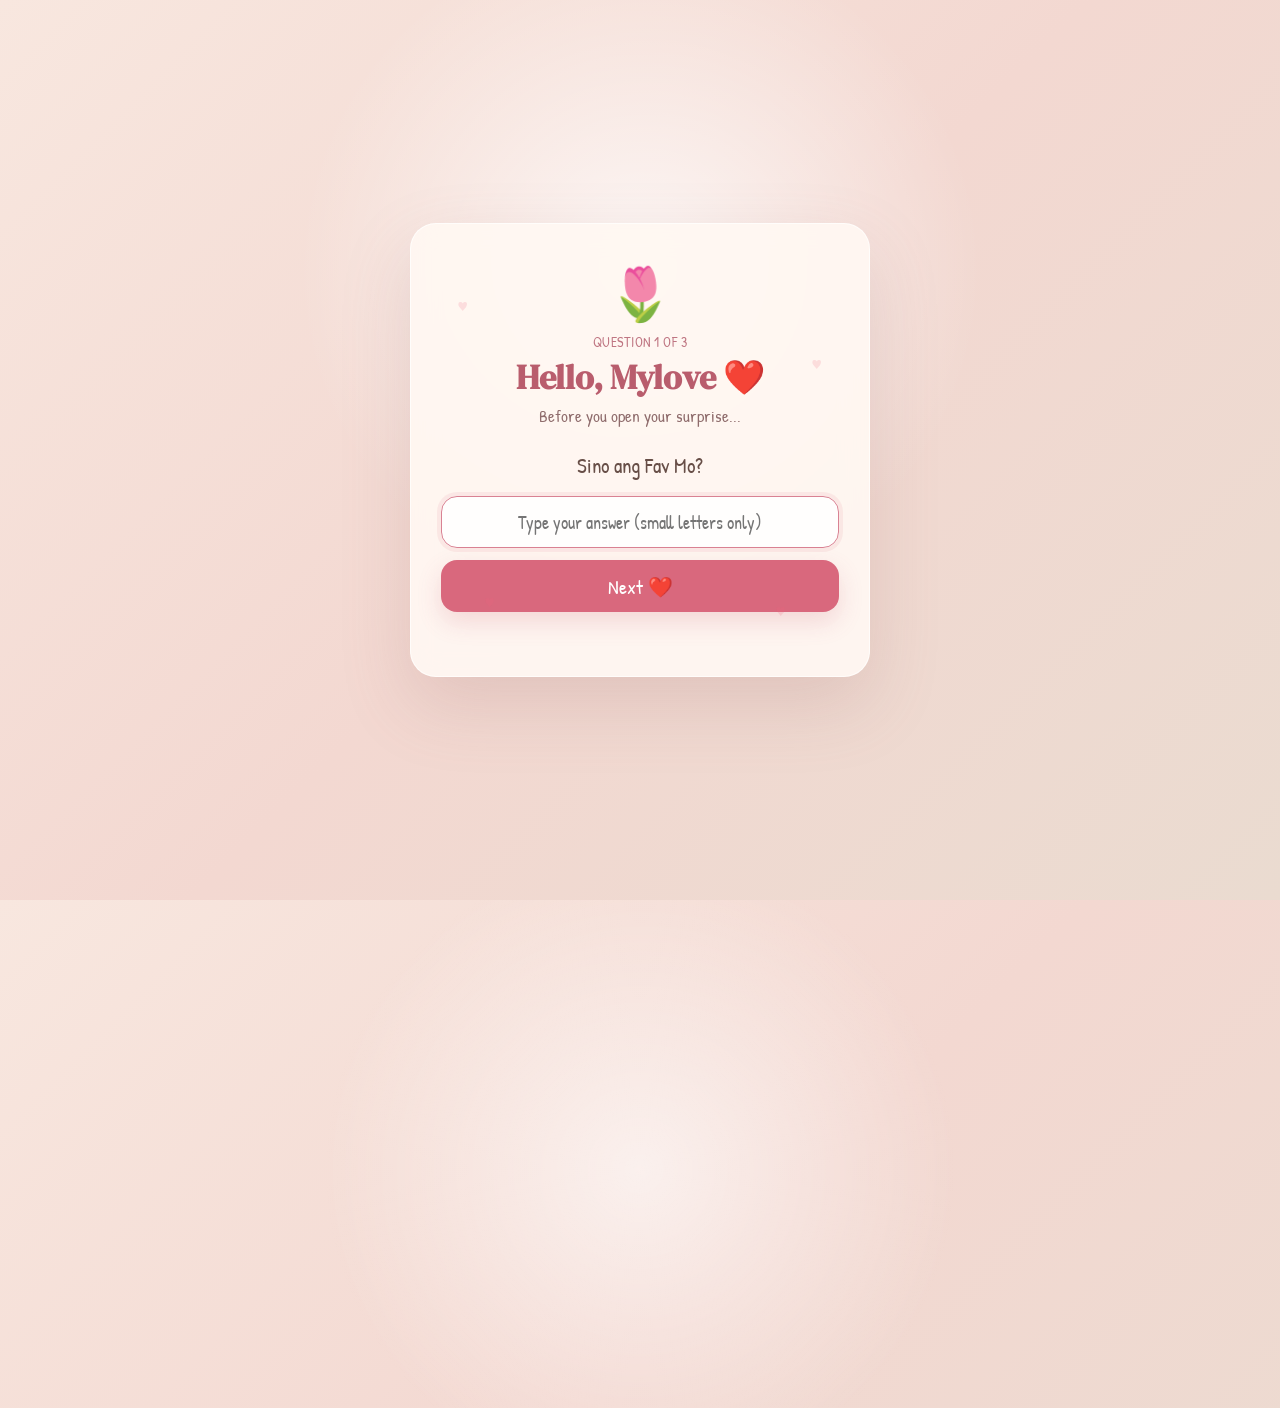
==== index.html @ 9542bd4e "for mylove only" ====
<!DOCTYPE html>
<html lang="en">
<head>
  <meta charset="UTF-8">

  <meta
    name="viewport"
    content="width=device-width, initial-scale=1.0"
  >

  <title>Mylove 🌷</title>

  <style>

    @import url(
      'https://fonts.googleapis.com/css2?family=DM+Serif+Display&family=Patrick+Hand&display=swap'
    );

    * {
      box-sizing: border-box;
    }

    html,
    body {
      width: 100%;
      height: 100%;
      margin: 0;
    }

    body {
      overflow: hidden;

      display: flex;
      justify-content: center;
      align-items: center;

      font-family:
        "Patrick Hand",
        cursive;

      background:
        radial-gradient(
          circle at 50% 30%,
          rgba(255,255,255,0.6),
          transparent 35%
        ),
        linear-gradient(
          135deg,
          #f8e7df,
          #f3d8d1,
          #eadbd0
        );
    }


    /* =====================================================
       HEARTS
    ====================================================== */

    .heart {
      position: fixed;
      z-index: 1;

      color:
        rgba(236,100,128,0.4);

      font-size: 28px;

      pointer-events: none;
      user-select: none;

      animation:
        floatHeart
        6s
        ease-in-out
        infinite;
    }

    .heart:nth-child(1) {
      left: 7%;
      top: 25%;
    }

    .heart:nth-child(2) {
      right: 8%;
      top: 17%;

      font-size: 34px;

      animation-delay: 1.5s;
    }

    .heart:nth-child(3) {
      left: 12%;
      bottom: 17%;

      font-size: 23px;

      animation-delay: 2.5s;
    }

    .heart:nth-child(4) {
      right: 10%;
      bottom: 21%;

      animation-delay: 3.5s;
    }

    @keyframes floatHeart {

      0%,
      100% {
        transform:
          translateY(0)
          rotate(0deg);
      }

      50% {
        transform:
          translateY(-18px)
          rotate(7deg);
      }
    }


    /* =====================================================
       SPARKLES
    ====================================================== */

    .sparkle {
      position: fixed;
      z-index: 1;

      color:
        rgba(255,255,255,0.95);

      font-size: 18px;

      pointer-events: none;

      animation:
        sparkleAnimation
        3s
        ease-in-out
        infinite;
    }

    .sparkle:nth-of-type(6) {
      left: 20%;
      top: 20%;
    }

    .sparkle:nth-of-type(7) {
      right: 20%;
      top: 28%;

      animation-delay: 1s;
    }

    .sparkle:nth-of-type(8) {
      left: 15%;
      bottom: 28%;

      animation-delay: 2s;
    }

    @keyframes sparkleAnimation {

      0%,
      100% {
        opacity: 0.15;

        transform:
          scale(0.8);
      }

      50% {
        opacity: 1;

        transform:
          scale(1.25);
      }
    }


    /* =====================================================
       MAIN SCENE
    ====================================================== */

    .scene {
      position: relative;

      width: 980px;
      height: 680px;

      cursor: pointer;

      perspective: 1300px;

      --scene-scale: 1;

      transform:
        scale(var(--scene-scale));

      transform-origin:
        center center;

      flex-shrink: 0;
    }


    /* =====================================================
       FOLDER
    ====================================================== */

    .envelope {
      position: absolute;

      width: 380px;
      height: 245px;

      left: 285px;
      top: 325px;

      border-radius: 10px;

      background:
        #ead8b8;

      box-shadow:
        0 22px 45px
        rgba(90,60,50,0.18);

      z-index: 10;

      transition:
        transform
        0.85s
        ease;
    }


    /* =====================================================
       LETTER STAGE
    ====================================================== */

    .letter-stage {
      position: absolute;

      left: 285px;
      top: 325px;

      width: 380px;
      height: 245px;

      /*
        Letter stage is ABOVE folder.
      */
      z-index: 20;

      /*
        Letter can escape upward,
        but not downward.
      */
      clip-path:
        inset(
          -700px
          0
          0
          0
        );

      pointer-events:
        none;
    }


    /* =====================================================
       LETTER
    ====================================================== */

    .letter {
      position: absolute;

      width: 320px;

      min-height: 500px;
      height: auto;

      left: 30px;

      /*
        Start inside folder.
      */
      top: 245px;

      padding:
        32px 28px 36px;

      background:
        linear-gradient(
          to bottom,
          #fffdf7,
          #fff8ed
        );

      border-radius:
        10px 10px 4px 4px;

      box-shadow:
        0 15px 35px
        rgba(90,60,50,0.16);

      z-index: 1;

      transform:
        translateY(0);

      transition:
        transform
        1.6s
        cubic-bezier(
          0.22,
          1,
          0.36,
          1
        );

      overflow:
        visible;

      will-change:
        transform;
    }


    /* =====================================================
       LETTER TITLE
    ====================================================== */

    .letter h1 {
      margin:
        0 0 12px;

      font-family:
        "DM Serif Display",
        serif;

      font-size:
        31px;

      line-height:
        1.1;

      text-align:
        center;

      color:
        #b95d6d;
    }


    .divider {
      width:
        75px;

      height:
        2px;

      margin:
        0 auto 20px;

      border-radius:
        10px;

      background:
        #df8d9a;
    }


    .letter p {
      margin:
        0;

      color:
        #674e47;

      font-size:
        14px;

      line-height:
        1.5;

      white-space:
        normal;

      overflow-wrap:
        break-word;
    }


    .letter p + p {
      margin-top:
        20px;
    }


    .signature {
      margin-top:
        5px !important;

      color:
        #ad5665 !important;

      font-size:
        19px !important;

      line-height:
        1.45 !important;
    }


    /* =====================================================
       FOLDER BACK
    ====================================================== */

    .envelope-back {
      position:
        absolute;

      inset:
        0;

      border-radius:
        10px;

      background:
        linear-gradient(
          135deg,
          #f1e0c5,
          #e7d3b2
        );

      z-index:
        1;
    }


    /* =====================================================
       FOLDER FRONT
    ====================================================== */

    .envelope-front {
      position:
        absolute;

      left:
        0;

      bottom:
        0;

      width:
        100%;

      height:
        100%;

      border-radius:
        10px;

      background:
        #ead8b8;

      clip-path:
        polygon(
          0 22%,
          50% 67%,
          100% 22%,
          100% 100%,
          0 100%
        );

      z-index:
        6;
    }


    /* =====================================================
       FLAP
    ====================================================== */

    .flap-wrap {
      position:
        absolute;

      left:
        0;

      top:
        0;

      width:
        100%;

      height:
        170px;

      transform-origin:
        50% 0%;

      transform:
        rotateX(0deg);

      transition:
        transform
        0.95s
        cubic-bezier(
          0.25,
          0.8,
          0.25,
          1
        );

      transform-style:
        preserve-3d;

      z-index:
        10;

      pointer-events:
        none;
    }

    .flap {
      position:
        absolute;

      inset:
        0;

      background:
        linear-gradient(
          135deg,
          #f5e8d0,
          #ead7b8
        );

      clip-path:
        polygon(
          0 0,
          100% 0,
          50% 100%
        );

      backface-visibility:
        hidden;
    }

    .flap-back {
      position:
        absolute;

      inset:
        0;

      background:
        linear-gradient(
          135deg,
          #e7d3b4,
          #dcc6a2
        );

      clip-path:
        polygon(
          0 0,
          100% 0,
          50% 100%
        );

      transform:
        rotateY(180deg);

      backface-visibility:
        hidden;
    }


    /* =====================================================
       TULIPS
    ====================================================== */

    .tulip-group {
      position:
        absolute;

      width:
        245px;

      height:
        215px;

      left:
        325px;

      top:
        330px;

      z-index:
        30;

      pointer-events:
        none;

      transition:
        left
        1.15s
        cubic-bezier(
          0.22,
          1,
          0.36,
          1
        ),

        top
        1.15s
        cubic-bezier(
          0.22,
          1,
          0.36,
          1
        );
    }


    .tulip {
      position:
        absolute;

      width:
        115px;

      height:
        175px;

      left:
        92px;

      top:
        0;

      transform-origin:
        bottom center;
    }


    .scene:not(.open)
    .tulip {

      animation:
        singleTulipSwing
        4.5s
        ease-in-out
        infinite;
    }


    @keyframes singleTulipSwing {

      0%,
      100% {
        transform:
          rotate(-2deg);
      }

      50% {
        transform:
          rotate(2deg);
      }
    }


    /* =====================================================
       STEM / LEAVES
    ====================================================== */

    .stem {
      position:
        absolute;

      width:
        9px;

      height:
        145px;

      left:
        53px;

      top:
        65px;

      border-radius:
        20px;

      background:
        linear-gradient(
          to right,
          #4d895f,
          #73aa7b
        );
    }


    .leaf {
      position:
        absolute;

      width:
        52px;

      height:
        28px;

      background:
        linear-gradient(
          135deg,
          #82b888,
          #4d895f
        );

      border-radius:
        100% 0 100% 0;
    }


    .leaf.left {
      left:
        2px;

      top:
        132px;

      transform:
        rotate(24deg);
    }


    .leaf.right {
      right:
        2px;

      top:
        118px;

      transform:
        rotate(-25deg)
        scaleX(-1);
    }


    /* =====================================================
       FLOWER
    ====================================================== */

    .flower {
      position:
        absolute;

      width:
        110px;

      height:
        80px;

      left:
        2px;

      top:
        0;
    }


    .petal {
      position:
        absolute;

      width:
        53px;

      height:
        70px;

      border-radius:
        55% 55% 45% 45%;

      background:
        linear-gradient(
          135deg,
          #ff9fb0,
          #e55c77
        );

      box-shadow:
        inset -6px -7px 12px
        rgba(160,40,68,0.12),

        0 4px 8px
        rgba(170,70,90,0.10);
    }


    .petal-1 {
      left:
        28px;

      top:
        0;

      z-index:
        4;
    }


    .petal-2 {
      left:
        4px;

      top:
        11px;

      transform:
        rotate(-24deg);

      z-index:
        2;
    }


    .petal-3 {
      right:
        4px;

      top:
        11px;

      transform:
        rotate(24deg);

      z-index:
        2;
    }


    .petal-4 {
      left:
        28px;

      top:
        15px;

      background:
        linear-gradient(
          135deg,
          #ffadba,
          #e96b84
        );

      z-index:
        3;
    }


    /* =====================================================
       EXTRA TULIPS
    ====================================================== */

    .extra-tulip {
      position:
        absolute;

      width:
        95px;

      height:
        145px;

      opacity:
        0;

      pointer-events:
        none;

      transform:
        translateY(15px)
        scale(0.65);

      transition:
        opacity
        0.55s ease,

        transform
        0.95s
        cubic-bezier(
          0.22,
          1,
          0.36,
          1
        );
    }


    .extra-tulip.one {
      /* Left flower: slightly lower */
      left:
        42px;

      top:
        38px;
    }


    .extra-tulip.two {
      /* Right flower: medium height */
      left:
        84px;

      top:
        18px;
    }


    /* =====================================================
       MINI TULIPS
    ====================================================== */

    .mini-tulip {
      position:
        absolute;

      width:
        100%;

      height:
        100%;
    }


    .mini-tulip .stem {
      width:
        7px;

      height:
        145px;

      left:
        44px;

      top:
        54px;
    }


    .mini-tulip .leaf {
      width:
        42px;

      height:
        23px;
    }


    .mini-tulip .leaf.left {
      left:
        0;

      top:
        103px;
    }


    .mini-tulip .leaf.right {
      right:
        0;

      top:
        95px;
    }


    .mini-tulip .flower {
      width:
        90px;

      height:
        68px;
    }


    .mini-tulip .petal {
      width:
        44px;

      height:
        58px;
    }


    .mini-tulip .petal-1 {
      left:
        23px;

      top:
        0;
    }


    .mini-tulip .petal-2 {
      left:
        2px;

      top:
        9px;
    }


    .mini-tulip .petal-3 {
      right:
        2px;

      top:
        9px;
    }


    .mini-tulip .petal-4 {
      left:
        23px;

      top:
        12px;
    }


    /* =====================================================
       OPEN TULIPS
    ====================================================== */

    .scene.open
    .tulip-group {

      left:
        5px;

      top:
        280px;
    }


    .scene.open
    .tulip-group
    > .tulip {

      left:
        0;

      top:
        8px;

      animation:
        tulipSwingLeft
        4.8s
        cubic-bezier(
          0.45,
          0.05,
          0.55,
          0.95
        )
        infinite;
    }


    .scene.open
    .extra-tulip.one {

      opacity:
        1;

      transform:
        translateY(0)
        scale(0.82);

      transition-delay:
        0.55s;

      animation:
        tulipSwingMiddle
        5.2s
        cubic-bezier(
          0.45,
          0.05,
          0.55,
          0.95
        )
        1s
        infinite;
    }


    .scene.open
    .extra-tulip.two {

      opacity:
        1;

      transform:
        translateY(0)
        scale(0.82);

      transition-delay:
        0.8s;

      animation:
        tulipSwingRight
        5.5s
        cubic-bezier(
          0.45,
          0.05,
          0.55,
          0.95
        )
        1.25s
        infinite;
    }


    @keyframes tulipSwingLeft {

      0%,
      100% {
        transform:
          rotate(4deg)
          scale(0.78);
      }

      25% {
        transform:
          rotate(0deg)
          scale(0.78);
      }

      50% {
        transform:
          rotate(4deg)
          scale(0.78);
      }

      75% {
        transform:
          rotate(0deg)
          scale(0.78);
      }
    }


    @keyframes tulipSwingMiddle {

      0%,
      100% {
        transform:
          rotate(4deg)
          scale(0.82);
      }

      25% {
        transform:
          rotate(0deg)
          scale(0.82);
      }

      50% {
        transform:
          rotate(4deg)
          scale(0.82);
      }

      75% {
        transform:
          rotate(0deg)
          scale(0.82);
      }
    }


    @keyframes tulipSwingRight {

      0%,
      100% {
        transform:
          rotate(3deg)
          scale(0.82);
      }

      25% {
        transform:
          rotate(1deg)
          scale(0.82);
      }

      50% {
        transform:
          rotate(4deg)
          scale(0.82);
      }

      75% {
        transform:
          rotate(1deg)
          scale(0.82);
      }
    }


    /* =====================================================
       OPEN FLAP
    ====================================================== */

    .scene.open
    .flap-wrap {

      transform:
        rotateX(180deg);

      z-index:
        4;
    }


    /* =====================================================
       LETTER OPEN
    ====================================================== */

    .scene.open
    .letter {

      transform:
        translateY(-540px);

      transition:
        transform
        1.6s
        cubic-bezier(
          0.22,
          1,
          0.36,
          1
        );

      transition-delay:
        0.25s;
    }


    /* =====================================================
       OPEN FOLDER MOVEMENT
    ====================================================== */

    .scene.open
    .envelope {

      transform:
        translateY(38px);

      z-index:
        10;
    }


    /* =====================================================
       HINT
    ====================================================== */

    .hint {
      position:
        absolute;

      left:
        0;

      bottom:
        50px;

      width:
        100%;

      text-align:
        center;

      color:
        #986d6d;

      font-size:
        20px;

      z-index:
        150;

      pointer-events:
        none;

      animation:
        hintPulse
        2s
        ease-in-out
        infinite;

      transition:
        opacity
        0.4s ease,

        transform
        0.4s ease;
    }


    .scene.open
    .hint {

      opacity:
        0;

      transform:
        translateY(10px);
    }


    @keyframes hintPulse {

      0%,
      100% {
        opacity:
          1;
      }

      50% {
        opacity:
          0.55;
      }
    }


    /* =====================================================
       MUSIC PLAYER
    ====================================================== */

    .music-player {
      position:
        absolute;

      width:
        235px;

      right:
        25px;

      top:
        190px;

      padding:
        14px;

      border-radius:
        18px;

      background:
        linear-gradient(
          145deg,
          rgba(248,231,223,0.92),
          rgba(243,216,209,0.92)
        );

      border:
        1px solid
        rgba(255,255,255,0.55);

      box-shadow:
        0 18px 45px
        rgba(170,110,110,0.18),

        inset 0 1px 0
        rgba(255,255,255,0.6);

      backdrop-filter:
        blur(12px);

      -webkit-backdrop-filter:
        blur(12px);

      color:
        #674e47;

      z-index:
        60;

      user-select:
        none;

      /* Keep sliding album images inside the player. */
      overflow:
        hidden;

      transition:
        transform
        0.25s ease,

        box-shadow
        0.25s ease;
    }


    .music-player:hover {
      transform:
        translateY(-3px);

      box-shadow:
        0 23px 55px
        rgba(170,110,110,0.25);
    }


    /* =====================================================
       ALBUM IMAGE
    ====================================================== */

    .album-cover {
      width:
        207px;

      height:
        207px;

      display:
        block;

      object-fit:
        cover;

      border-radius:
        12px;

      overflow:
        hidden;

      background:
        linear-gradient(
          135deg,
          #f0d7d1,
          #d9b8b6
        );

      opacity:
        1;

      transition:
        opacity
        5s
        ease;
    }


    /* =====================================================
       TRACK INFO
    ====================================================== */

    .track-info {
      margin-top:
        12px;
    }


    .track-title {
      font-size:
        18px;

      font-weight:
        bold;

      color:
        #a65366;

      white-space:
        nowrap;

      overflow:
        hidden;

      text-overflow:
        ellipsis;
    }




    /* =====================================================
       PROGRESS
    ====================================================== */

    .progress-container {
      margin-top:
        12px;
    }


    .progress {
      width:
        100%;

      height:
        4px;

      appearance:
        none;

      border-radius:
        10px;

      background:
        rgba(150,105,105,0.25);

      cursor:
        pointer;
    }


    .progress::-webkit-slider-thumb {
      appearance:
        none;

      width:
        10px;

      height:
        10px;

      border-radius:
        50%;

      background:
        #c9687b;

      cursor:
        pointer;
    }


    .progress::-moz-range-thumb {
      width:
        10px;

      height:
        10px;

      border:
        none;

      border-radius:
        50%;

      background:
        #c9687b;

      cursor:
        pointer;
    }


    /* =====================================================
       TIME
    ====================================================== */

    .time-row {
      display:
        flex;

      justify-content:
        space-between;

      margin-top:
        4px;

      color:
        #a8787d;

      font-size:
        11px;
    }


    /* =====================================================
       PLAYER CONTROLS
    ====================================================== */

    .player-controls {
      display:
        flex;

      align-items:
        center;

      justify-content:
        space-between;
      margin-bottom:
        -5px;

    }


    .control-button {
      width:
        px;

      height:
        35px;

      display:
        absolute;

      align-items:
        center;

      justify-content:
        center;

      border:
        none;

      border-radius:
        50%;

      background:
        transparent;

      color:
        #9b5667;

      font-size:
        17px;

      cursor:
        pointer;

      transition:
        transform
        0.15s ease,

        opacity
        0.15s ease;
    }


    .control-button:hover {
      transform:
        scale(1.12);

      opacity:
        0.8;
    }


    .play-button {
      width:
        48px;
      
      height:
        48px;

      background:
        #d9687d;

      color:
        white;

      font-size:
        20px;
    }


    .play-button:hover {
      transform:
        scale(1.07);

      background:
        #c95c71;
    }


    /* =====================================================
       VOLUME
    ====================================================== */

    .volume-row {
      display:
        flex;

      align-items:
        center;

      gap:
        7px;

      margin-top:
        7px;
    }


    .volume-icon {
      font-size:
        14px;
    }


    .volume {
      flex:
        1;

      height:
        4px;

      appearance:
        none;

      border-radius:
        10px;

      background:
        rgba(150,105,105,0.25);

      cursor:
        pointer;
    }


    .volume::-webkit-slider-thumb {
      appearance:
        none;

      width:
        9px;

      height:
        9px;

      border-radius:
        50%;

      background:
        #c9687b;

      cursor:
        pointer;
    }


    .volume::-moz-range-thumb {
      width:
        9px;

      height:
        9px;

      border:
        none;

      border-radius:
        50%;

      background:
        #c9687b;

      cursor:
        pointer;
    }


    /* =====================================================
       PLAYER RESPONSIVE
    ====================================================== */

    @media (max-width: 900px) {

      .music-player {
        right:
          10px;

        width:
          205px;

        top:
          235px;
      }

      .album-cover {
        width:
          177px;

        height:
          177px;
      }
    }


    @media (max-width: 700px) {

      .music-player {
        display:
          none;
      }
    }


    /* =====================================================
       ACCESSIBILITY
    ====================================================== */

    @media (
      prefers-reduced-motion: reduce
    ) {

      *,
      *::before,
      *::after {

        animation-duration:
          0.01ms !important;

        animation-iteration-count:
          1 !important;

        transition-duration:
          0.01ms !important;
      }
    }


  .footer {
  position: fixed;

  bottom: 12px;
  left: 50px;

  width: 100%;

  text-align: left;

  font-family: "Patrick Hand", cursive;

  font-size: 16px;

  color: #986d6d;

  opacity: 0.8;

  z-index: 200;

  pointer-events: none;
}  

.track-info {
  margin-top: 12px;
  width: 100%;
  min-width: 0;
  text-align: left;
  overflow: hidden;
}

.track-artist {
  margin-top: 2px;
  color: #a8787d;
  font-size: 13px;
  line-height: 1.2;
  text-align: left;
  width: 100%;
  display: block;
  overflow: hidden;
  white-space: nowrap;
  position: relative;
}

.track-artist .artist-marquee {
  display: inline-flex;
  width: max-content;
  animation: artistMarquee 10s linear infinite;
}

.track-artist .artist-text {
  display: inline-block;
  padding-right: 70px;
}

@keyframes artistMarquee {
  0% {
    transform: translateX(0);
  }

  10% {
    transform: translateX(0);
  }

  100% {
    transform: translateX(-50%);
  }
}

  
    /* =====================================================
       THREE-QUESTION FRONT PAGE
    ====================================================== */

    .question-screen {
      position: fixed;
      inset: 0;

      display: flex;
      align-items: center;
      justify-content: center;

      padding: 24px;

      background:
        radial-gradient(
          circle at 50% 30%,
          rgba(255,255,255,0.78),
          transparent 38%
        ),
        linear-gradient(
          135deg,
          #f8e7df,
          #f3d8d1,
          #eadbd0
        );

      z-index: 1000;

      opacity: 1;
      visibility: visible;

      transition:
        opacity 0.9s ease,
        visibility 0.9s ease;
    }

    .question-screen.hide {
      opacity: 0;
      visibility: hidden;
      pointer-events: none;
    }

    .question-card {
      position: relative;

      width: min(460px, 92vw);

      padding: 34px 30px 30px;

      border-radius: 26px;

      background:
        rgba(255,248,242,0.92);

      border:
        1px solid
        rgba(255,255,255,0.7);

      box-shadow:
        0 28px 70px
        rgba(150,100,100,0.18);

      backdrop-filter:
        blur(14px);

      -webkit-backdrop-filter:
        blur(14px);

      text-align: center;

      overflow: hidden;

      animation:
        questionCardIn
        0.9s
        cubic-bezier(
          0.22,
          1,
          0.36,
          1
        );
    }

    @keyframes questionCardIn {
      from {
        opacity: 0;
        transform:
          translateY(24px)
          scale(0.96);
      }

      to {
        opacity: 1;
        transform:
          translateY(0)
          scale(1);
      }
    }

    .question-flower {
      font-size: 52px;
      margin-bottom: 4px;

      animation:
        questionFlowerFloat
        3.5s
        ease-in-out
        infinite;
    }

    @keyframes questionFlowerFloat {
      0%,
      100% {
        transform:
          translateY(0)
          rotate(-2deg);
      }

      50% {
        transform:
          translateY(-8px)
          rotate(2deg);
      }
    }

    .question-step {
      margin:
        0 0 8px;

      color:
        #bf7582;

      font-size:
        14px;

      letter-spacing:
        0.5px;

      text-transform:
        uppercase;
    }

    .question-card h2 {
      margin:
        0 0 8px;

      font-family:
        "DM Serif Display",
        serif;

      font-size:
        34px;

      line-height:
        1.1;

      color:
        #b95d6d;
    }

    .question-subtitle {
      margin:
        0 0 22px;

      color:
        #8f6c6c;

      font-size:
        17px;

      line-height:
        1.45;
    }

    .question-text {
      margin:
        0 0 16px;

      color:
        #674e47;

      font-size:
        21px;

      line-height:
        1.4;
    }

    .question-input {
      width:
        100%;

      height:
        52px;

      padding:
        0 18px;

      border:
        1px solid
        rgba(174,112,123,0.22);

      border-radius:
        16px;

      outline:
        none;

      background:
        rgba(255,255,255,0.82);

      color:
        #674e47;

      font-family:
        "Patrick Hand",
        cursive;

      font-size:
        18px;

      text-align:
        center;

      transition:
        border-color 0.2s ease,
        box-shadow 0.2s ease;
    }

    .question-input:focus {
      border-color:
        #d98293;

      box-shadow:
        0 0 0 4px
        rgba(217,130,147,0.12);
    }

    .question-button {
      width:
        100%;

      margin-top:
        12px;

      height:
        52px;

      border:
        none;

      border-radius:
        16px;

      background:
        #d9687d;

      color:
        white;

      font-family:
        "Patrick Hand",
        cursive;

      font-size:
        20px;

      cursor:
        pointer;

      box-shadow:
        0 10px 24px
        rgba(201,92,113,0.2);

      transition:
        transform 0.2s ease,
        background 0.2s ease;
    }

    .question-button:hover {
      transform:
        translateY(-2px);

      background:
        #c95c71;
    }

    .question-error {
      min-height:
        24px;

      margin:
        10px 0 0;

      color:
        #c35c6d;

      font-size:
        15px;

      opacity:
        0;

      transition:
        opacity 0.2s ease;
    }

    .question-error.show {
      opacity:
        1;
    }

    .question-hearts {
      position:
        absolute;

      inset:
        0;

      pointer-events:
        none;

      overflow:
        hidden;

      border-radius:
        26px;
    }

    .question-hearts span {
      position:
        absolute;

      color:
        rgba(236,100,128,0.18);

      font-size:
        18px;

      animation:
        questionHeartFloat
        5s
        ease-in-out
        infinite;
    }

    .question-hearts span:nth-child(1) {
      left: 10%;
      top: 15%;
    }

    .question-hearts span:nth-child(2) {
      right: 10%;
      top: 28%;
      animation-delay: 1s;
    }

    .question-hearts span:nth-child(3) {
      left: 16%;
      bottom: 14%;
      animation-delay: 2s;
    }

    .question-hearts span:nth-child(4) {
      right: 18%;
      bottom: 12%;
      animation-delay: 3s;
    }

    @keyframes questionHeartFloat {
      0%,
      100% {
        transform:
          translateY(0)
          rotate(0deg);
      }

      50% {
        transform:
          translateY(-12px)
          rotate(8deg);
      }
    }

    @media (max-width: 500px) {
      .question-card {
        padding:
          28px 20px 24px;
      }

      .question-card h2 {
        font-size:
          30px;
      }

      .question-text {
        font-size:
          19px;
      }
    }

  </style>
</head>


<body>

  <!-- =====================================================
       THREE-QUESTION FRONT PAGE
  ====================================================== -->

  <section
    class="question-screen"
    id="questionScreen"
  >

    <div class="question-card">

      <div class="question-hearts">
        <span>♥</span>
        <span>♥</span>
        <span>♥</span>
        <span>♥</span>
      </div>

      <div
        class="question-flower"
        id="questionFlower"
      >
        🌷
      </div>

      <p
        class="question-step"
        id="questionStep"
      >
        Question 1 of 3
      </p>

      <h2>
        Hello, Mylove ❤️
      </h2>

      <p
        class="question-subtitle"
        id="questionSubtitle"
      >
        Before you open your surprise...
      </p>

      <p
        class="question-text"
        id="questionText"
      >
        What do I call you?
      </p>

      <input
        id="questionInput"
        class="question-input"
        type="text"
        placeholder="Type your answer (small letters only)"
        autocomplete="off"
      >

      <button
        id="questionButton"
        class="question-button"
        type="button"
      >
        Next ❤️
      </button>

      <p
        id="questionError"
        class="question-error"
      >
        Hmm... try again, mylove ❤️
      </p>

    </div>

  </section>




  <!-- =====================================================
       HEARTS
  ====================================================== -->

  <div class="heart">♥</div>
  <div class="heart">♥</div>
  <div class="heart">♥</div>
  <div class="heart">♥</div>


  <!-- =====================================================
       SPARKLES
  ====================================================== -->

  <div class="sparkle">✦</div>
  <div class="sparkle">✦</div>
  <div class="sparkle">✦</div>


  <!-- =====================================================
       MUSIC
  ====================================================== -->

  <audio
    id="music"
    preload="auto"
  >

    <source
      id="musicSource"
      src="music1.mp3"
      type="audio/mpeg"
    >

  </audio>


  <!-- =====================================================
       MAIN SCENE
  ====================================================== -->

  <div
    class="scene"
    id="scene"
  >


    <!-- =================================================
         LETTER
    ================================================== -->

    <div class="letter-stage">

      <div
        class="letter"
        id="letter"
      >

        <h1>
          Happy Birthday and Monthsary 💖
        </h1>


        <div class="divider"></div>


        <p>

          Mylove,<br>

          Happy birthday and monthsary, Mylove 🎉🎂<br><br>
          I so happy and grateful to have you in my life. I know that we have our ups and downs, but I wanna say 
          thank you for accepting me for who I am.❤️<br><br>

          as you can see, I made this for you, and i found this photo of us nung nasa manila ka pa nag-aaral.
          I miss that day we see each other everyday kahit saglit <br><br>

          anyways, I just wanna say that I love you so much, and I hope you like this kahit medyo simple haha.
          HAPPY BIRTHDAY AND MONTHSARY Mylove ❤️<br><br>

        </p>


        <p class="signature">
          Mylo 🐢🌷🦢

        </p>

      </div>

    </div>


    <!-- =================================================
         FOLDER
    ================================================== -->

    <div class="envelope">

      <div class="envelope-back"></div>

      <div class="envelope-front"></div>


      <div class="flap-wrap">

        <div class="flap"></div>

        <div class="flap-back"></div>

      </div>

    </div>


    <!-- =================================================
         TULIP BOUQUET
    ================================================== -->

    <div class="tulip-group">


      <!-- MAIN TULIP -->

      <div class="tulip">

        <div class="flower">

          <div class="petal petal-1"></div>
          <div class="petal petal-2"></div>
          <div class="petal petal-3"></div>
          <div class="petal petal-4"></div>

        </div>


        <div class="stem"></div>


        <div class="leaf left"></div>
        <div class="leaf right"></div>

      </div>


      <!-- SECOND TULIP -->

      <div class="extra-tulip one">

        <div class="mini-tulip">

          <div class="flower">

            <div class="petal petal-1"></div>
            <div class="petal petal-2"></div>
            <div class="petal petal-3"></div>
            <div class="petal petal-4"></div>

          </div>


          <div class="stem"></div>


          <div class="leaf left"></div>
          <div class="leaf right"></div>

        </div>

      </div>


      <!-- THIRD TULIP -->

      <div class="extra-tulip two">

        <div class="mini-tulip">

          <div class="flower">

            <div class="petal petal-1"></div>
            <div class="petal petal-2"></div>
            <div class="petal petal-3"></div>
            <div class="petal petal-4"></div>

          </div>


          <div class="stem"></div>


          <div class="leaf left"></div>
          <div class="leaf right"></div>

        </div>

      </div>

    </div>


    <!-- =================================================
         MUSIC PLAYER
    ================================================== -->

    <div
      class="music-player"
      id="musicPlayer"
    >

      <img
        class="album-cover"
        id="albumCover"
        src="img1.jpg"
        alt="Album Cover"
      >


      <div class="track-info">

        <div
          class="track-title"
          id="trackTitle"
        >
          Kay Ganda Mo
        </div>


        <div
          class="track-artist"
          id="trackArtist"
        >
          For You ❤️
        </div>

      </div>


      <div class="progress-container">

        <input
          id="progress"
          class="progress"
          type="range"
          min="0"
          max="100"
          value="0"
        >


        <div class="time-row">

          <span id="currentTime">
            0:00
          </span>


          <span id="duration">
            0:00
          </span>

        </div>

      </div>


      <div class="player-controls">

        <button
          class="control-button"
          id="prevBtn"
          type="button"
          aria-label="Previous Song"
        >
          ⏮
        </button>


        <button
          class="control-button play-button"
          id="playBtn"
          type="button"
          aria-label="Play"
        >
          ▶
        </button>


        <button
          class="control-button"
          id="nextBtn"
          type="button"
          aria-label="Next Song"
        >
          ⏭
        </button>

      </div>


      <div class="volume-row">

        <span class="volume-icon">
          🔊
        </span>


        <input
          id="volume"
          class="volume"
          type="range"
          min="0"
          max="1"
          step="0.01"
          value="0.8"
        >

      </div>

    </div>


    <!-- =================================================
         HINT
    ================================================== -->

    <div class="hint">
      Click to open your letter 💌
    </div>

  </div>
<footer class="footer">
    <p>Made with by Mylo ❤️</p>
  </footer>

  <!-- =====================================================
       JAVASCRIPT
  ====================================================== -->

  <script>


    /* =====================================================
       THREE-QUESTION FRONT PAGE
    ====================================================== */

    const questionScreen =
      document.getElementById(
        "questionScreen"
      );

    const questionInput =
      document.getElementById(
        "questionInput"
      );

    const questionButton =
      document.getElementById(
        "questionButton"
      );

    const questionError =
      document.getElementById(
        "questionError"
      );

    const questionStep =
      document.getElementById(
        "questionStep"
      );

    const questionText =
      document.getElementById(
        "questionText"
      );

    const questions = [
      {
        question:
          "Sino ang Fav Mo?",
        answer:
          "mylo"
      },

      {
        question:
          "kelan tayo naging tayo?",
        answer:
          "december 19, 2024"
      },

      {
        question:
          "You Love Me? ❤️",
        answer:
          "Yes"
      }
    ];

    let currentQuestion = 0;

    function normalizeAnswer(value) {
      return value
        .trim()
        .toLowerCase()
        .replace(/\s+/g, " ");
    }

    function updateQuestion() {
      const item =
        questions[currentQuestion];

      questionStep.textContent =
        `Question ${currentQuestion + 1} of ${questions.length}`;

      questionText.textContent =
        item.question;

      questionInput.value = "";

      questionError.classList.remove(
        "show"
      );

      questionButton.textContent =
        currentQuestion ===
        questions.length - 1
          ? "Open My Love Letter 💌"
          : "Next ❤️";

      setTimeout(() => {
        questionInput.focus();
      }, 50);
    }

    function wrongAnswerAnimation() {
      questionError.classList.add(
        "show"
      );

      questionInput.animate(
        [
          {
            transform:
              "translateX(0)"
          },
          {
            transform:
              "translateX(-7px)"
          },
          {
            transform:
              "translateX(7px)"
          },
          {
            transform:
              "translateX(-4px)"
          },
          {
            transform:
              "translateX(4px)"
          },
          {
            transform:
              "translateX(0)"
          }
        ],
        {
          duration:
            320
        }
      );

      questionInput.focus();
    }

    function goToNextQuestion() {
      const card =
        document.querySelector(
          ".question-card"
        );

      card.animate(
        [
          {
            opacity: 1,
            transform:
              "translateX(0)"
          },
          {
            opacity: 0,
            transform:
              "translateX(-18px)"
          }
        ],
        {
          duration:
            210,
          easing:
            "ease"
        }
      );

      setTimeout(() => {

        currentQuestion++;

        updateQuestion();

        card.animate(
          [
            {
              opacity: 0,
              transform:
                "translateX(18px)"
            },
            {
              opacity: 1,
              transform:
                "translateX(0)"
            }
          ],
          {
            duration:
              260,
            easing:
              "ease"
          }
        );

      }, 210);
    }

    function unlockLoveLetter() {

      questionError.classList.remove(
        "show"
      );

      questionScreen.classList.add(
        "hide"
      );

      setTimeout(() => {
        questionScreen.style.display =
          "none";
      }, 900);
    }

    function checkQuestion() {

      const answer =
        normalizeAnswer(
          questionInput.value
        );

      const correctAnswer =
        normalizeAnswer(
          questions[currentQuestion].answer
        );

      if (
        answer !== correctAnswer
      ) {
        wrongAnswerAnimation();
        return;
      }

      questionError.classList.remove(
        "show"
      );

      if (
        currentQuestion <
        questions.length - 1
      ) {
        goToNextQuestion();
      } else {
        unlockLoveLetter();
      }
    }

    questionButton.addEventListener(
      "click",
      checkQuestion
    );

    questionInput.addEventListener(
      "keydown",
      (event) => {
        if (
          event.key === "Enter"
        ) {
          checkQuestion();
        }
      }
    );

    updateQuestion();



    /* =====================================================
       ELEMENTS
    ====================================================== */

    const scene =
      document.getElementById(
        "scene"
      );

    const music =
      document.getElementById(
        "music"
      );

    const musicSource =
      document.getElementById(
        "musicSource"
      );

    const letter =
      document.getElementById(
        "letter"
      );

    const playBtn =
      document.getElementById(
        "playBtn"
      );

    const progress =
      document.getElementById(
        "progress"
      );

    const volume =
      document.getElementById(
        "volume"
      );

    const currentTimeText =
      document.getElementById(
        "currentTime"
      );

    const durationText =
      document.getElementById(
        "duration"
      );

    const albumCover =
      document.getElementById(
        "albumCover"
      );

    const trackTitle =
      document.getElementById(
        "trackTitle"
      );

    const trackArtist =
      document.getElementById(
        "trackArtist"
      );


    let opened =
      false;


    let currentSong =
      0;


    /* =====================================================
       PLAYLIST
       
       Add more songs here whenever you want.
    ====================================================== */

    const songs = [

      {
        src:
          "kaygandamo.mp3",

        title:
          "Kay Ganda Mo",

        artist:
          "This song reminds me of you during our dorm days.❤️"
      },

      {
        src:
          "mayakanauwi.mp3",

        title:
          "Maya Kana Uwi",

        artist:
          "I still remember your OTJ moments—hatid, then uwi 😭"
      }

    ];


    /* =====================================================
       ALBUM IMAGES
       
       These change every 10 seconds.
    ====================================================== */

    const albumImages = [
      "img1.jpg",
      "img2.jpg",
      "img3.jpg",
      "img4.jpg",
      "img5.jpg"

    ];


    let currentImage =
      0;


    /* =====================================================
       LOAD SONG
    ====================================================== */

    function loadSong(
      index,
      autoplay = false
    ) {

      currentSong =
        (
          index +
          songs.length
        )
        % songs.length;


      /*
        Change music source.
      */
      musicSource.src =
        songs[currentSong].src;


      /*
        Reload audio.
      */
      music.load();


      /*
        Update title.
      */
      trackTitle.textContent =
        songs[currentSong].title;


      /*
        Update artist.
      */
     const artistText =
      String(
        songs[currentSong].artist
      );

    trackArtist.innerHTML = "";

    const marquee =
      document.createElement("span");

    marquee.className =
      "artist-marquee";

    const firstArtist =
      document.createElement("span");

    firstArtist.className =
      "artist-text";

    firstArtist.textContent =
      artistText;

    const secondArtist =
      document.createElement("span");

    secondArtist.className =
      "artist-text";

    secondArtist.setAttribute(
      "aria-hidden",
      "true"
    );

    secondArtist.textContent =
      artistText;

    marquee.appendChild(
      firstArtist
    );

    marquee.appendChild(
      secondArtist
    );

    trackArtist.appendChild(
      marquee
    );


      /*
        Reset progress.
      */
      progress.value =
        0;


      currentTimeText.textContent =
        "0:00";


      durationText.textContent =
        "0:00";


      /*
        Automatically play if requested.
      */
      if (
        autoplay
      ) {

        music
          .play()
          .catch(() => {});

      }

    }


    /* =====================================================
       IMAGE ROTATION

       Change every 10 seconds.
       Fade duration: 5 seconds.
    ====================================================== */

    setInterval(
      () => {

        albumCover.style.opacity =
          "0";

        setTimeout(
          () => {

            currentImage =
              (currentImage + 1)
              %
              albumImages.length;

            albumCover.src =
              albumImages[currentImage];

            /*
              Start hidden, then fade in smoothly.
            */
            albumCover.style.opacity =
              "0";

            requestAnimationFrame(() => {
              requestAnimationFrame(() => {
                albumCover.style.opacity =
                  "1";
              });
            });

          },
          1000
        );

      },
      5000
    );


    /* =====================================================
       RESPONSIVE SCALING
    ====================================================== */

    function resizeScene() {

      const designWidth =
        980;

      const designHeight =
        680;

      const margin =
        24;

      const availableWidth =
        window.innerWidth -
        margin;

      const availableHeight =
        window.innerHeight -
        margin;

      const widthScale =
        availableWidth /
        designWidth;

      const heightScale =
        availableHeight /
        designHeight;

      const maxScale =
        1.33;


      let scale =
        Math.min(
          widthScale,
          heightScale,
          maxScale
        );


      scale =
        Math.max(
          scale,
          0.35
        );


      scene.style.setProperty(
        "--scene-scale",
        scale
      );

    }


    resizeScene();


    window.addEventListener(
      "resize",
      resizeScene
    );


    window.addEventListener(
      "orientationchange",
      () => {

        setTimeout(
          resizeScene,
          100
        );

      }
    );


    /* =====================================================
       TIME FORMAT
    ====================================================== */

    function formatTime(
      seconds
    ) {

      if (
        !Number.isFinite(
          seconds
        )
      ) {

        return "0:00";
      }


      const minutes =
        Math.floor(
          seconds / 60
        );


      const secs =
        Math.floor(
          seconds % 60
        );


      return (
        minutes +
        ":" +
        secs
          .toString()
          .padStart(
            2,
            "0"
          )
      );

    }


    /* =====================================================
       PLAY / PAUSE
    ====================================================== */

    playBtn.addEventListener(
      "click",
      (event) => {

        event.stopPropagation();


        if (
          music.paused
        ) {

          music
            .play()
            .catch(() => {});

        } else {

          music.pause();

        }

      }
    );


    /* =====================================================
       NEXT SONG
    ====================================================== */

    document
      .getElementById(
        "nextBtn"
      )
      .addEventListener(
        "click",
        (event) => {

          event.stopPropagation();


          currentSong =
            (
              currentSong +
              1
            )
            %
            songs.length;


          loadSong(
            currentSong,
            true
          );

        }
      );


    /* =====================================================
       PREVIOUS SONG
    ====================================================== */

    document
      .getElementById(
        "prevBtn"
      )
      .addEventListener(
        "click",
        (event) => {

          event.stopPropagation();


          currentSong =
            (
              currentSong -
              1 +
              songs.length
            )
            %
            songs.length;


          loadSong(
            currentSong,
            true
          );

        }
      );


    /* =====================================================
       AUTOMATIC NEXT SONG
    ====================================================== */

    music.addEventListener(
      "ended",
      () => {

        currentSong =
          (
            currentSong +
            1
          )
          %
          songs.length;


        loadSong(
          currentSong,
          true
        );

      }
    );


    /* =====================================================
       PLAY STATE
    ====================================================== */

    music.addEventListener(
      "play",
      () => {

        playBtn.textContent =
          "❚❚";

      }
    );


    music.addEventListener(
      "pause",
      () => {

        playBtn.textContent =
          "▶";

      }
    );


    /* =====================================================
       PROGRESS UPDATE
    ====================================================== */

    music.addEventListener(
      "timeupdate",
      () => {

        if (
          Number.isFinite(
            music.duration
          )
        ) {

          progress.value =
            (
              music.currentTime /
              music.duration
            )
            *
            100;

        }


        currentTimeText.textContent =
          formatTime(
            music.currentTime
          );

      }
    );


    /* =====================================================
       SONG DURATION
    ====================================================== */

    music.addEventListener(
      "loadedmetadata",
      () => {

        durationText.textContent =
          formatTime(
            music.duration
          );

      }
    );


    /* =====================================================
       SEEK
    ====================================================== */

    progress.addEventListener(
      "input",
      () => {

        if (
          Number.isFinite(
            music.duration
          )
        ) {

          music.currentTime =
            (
              progress.value /
              100
            )
            *
            music.duration;

        }

      }
    );


    progress.addEventListener(
      "click",
      (event) => {

        event.stopPropagation();

      }
    );


    /* =====================================================
       VOLUME
    ====================================================== */

    music.volume =
      0.8;


    volume.addEventListener(
      "input",
      () => {

        music.volume =
          Number(
            volume.value
          );

      }
    );


    volume.addEventListener(
      "click",
      (event) => {

        event.stopPropagation();

      }
    );


    /* =====================================================
       FOLDER OPEN / CLOSE
    ====================================================== */

    scene.addEventListener(
      "click",
      (event) => {

        /*
          Don't trigger folder when
          music player is clicked.
        */
        if (
          event.target.closest(
            ".music-player"
          )
        ) {

          return;
        }


        opened =
          !opened;


        if (opened) {

          /*
            Open folder.
          */
          scene.classList.add(
            "open"
          );


          /*
            Start current song.
          */
          music
            .play()
            .catch(() => {});

        } else {

          /*
            Close folder.
          */
          scene.classList.remove(
            "open"
          );


          /*
            Pause music.
          */
          music.pause();

        }

      }
    );


    /* =====================================================
       INITIAL SONG
    ====================================================== */

    loadSong(
      0,
      false
    );

  </script>

</body>
</html>
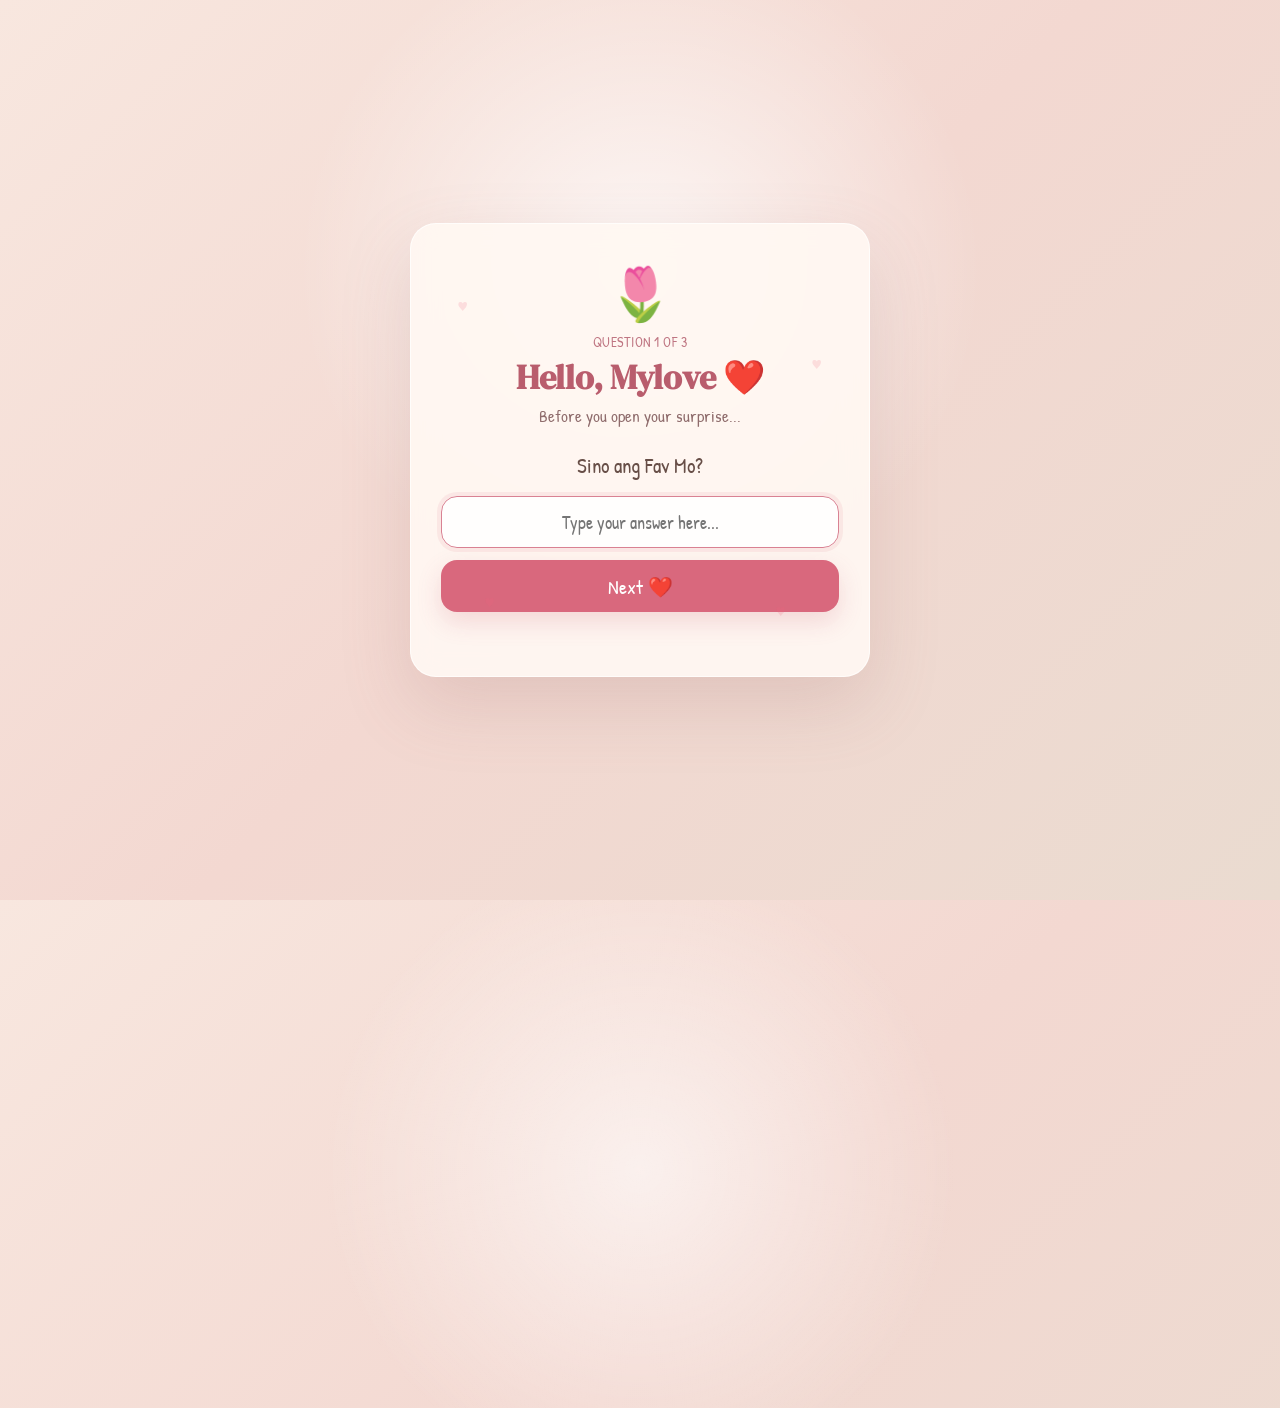
==== commit 2e409e77: "fix some bugs" ====
--- a/index.html
+++ b/index.html
@@ -8,2315 +8,17 @@
     content="width=device-width, initial-scale=1.0"
   >
 
+  <link
+    rel="stylesheet"
+    href="style.css" 
+    />
+  <script
+    src="script.js" defer></script>
+
   <title>Mylove 🌷</title>
 
-  <style>
-
-    @import url(
-      'https://fonts.googleapis.com/css2?family=DM+Serif+Display&family=Patrick+Hand&display=swap'
-    );
-
-    * {
-      box-sizing: border-box;
-    }
-
-    html,
-    body {
-      width: 100%;
-      height: 100%;
-      margin: 0;
-    }
-
-    body {
-      overflow: hidden;
-
-      display: flex;
-      justify-content: center;
-      align-items: center;
-
-      font-family:
-        "Patrick Hand",
-        cursive;
-
-      background:
-        radial-gradient(
-          circle at 50% 30%,
-          rgba(255,255,255,0.6),
-          transparent 35%
-        ),
-        linear-gradient(
-          135deg,
-          #f8e7df,
-          #f3d8d1,
-          #eadbd0
-        );
-    }
-
-
-    /* =====================================================
-       HEARTS
-    ====================================================== */
-
-    .heart {
-      position: fixed;
-      z-index: 1;
-
-      color:
-        rgba(236,100,128,0.4);
-
-      font-size: 28px;
-
-      pointer-events: none;
-      user-select: none;
-
-      animation:
-        floatHeart
-        6s
-        ease-in-out
-        infinite;
-    }
-
-    .heart:nth-child(1) {
-      left: 7%;
-      top: 25%;
-    }
-
-    .heart:nth-child(2) {
-      right: 8%;
-      top: 17%;
-
-      font-size: 34px;
-
-      animation-delay: 1.5s;
-    }
-
-    .heart:nth-child(3) {
-      left: 12%;
-      bottom: 17%;
-
-      font-size: 23px;
-
-      animation-delay: 2.5s;
-    }
-
-    .heart:nth-child(4) {
-      right: 10%;
-      bottom: 21%;
-
-      animation-delay: 3.5s;
-    }
-
-    @keyframes floatHeart {
-
-      0%,
-      100% {
-        transform:
-          translateY(0)
-          rotate(0deg);
-      }
-
-      50% {
-        transform:
-          translateY(-18px)
-          rotate(7deg);
-      }
-    }
-
-
-    /* =====================================================
-       SPARKLES
-    ====================================================== */
-
-    .sparkle {
-      position: fixed;
-      z-index: 1;
-
-      color:
-        rgba(255,255,255,0.95);
-
-      font-size: 18px;
-
-      pointer-events: none;
-
-      animation:
-        sparkleAnimation
-        3s
-        ease-in-out
-        infinite;
-    }
-
-    .sparkle:nth-of-type(6) {
-      left: 20%;
-      top: 20%;
-    }
-
-    .sparkle:nth-of-type(7) {
-      right: 20%;
-      top: 28%;
-
-      animation-delay: 1s;
-    }
-
-    .sparkle:nth-of-type(8) {
-      left: 15%;
-      bottom: 28%;
-
-      animation-delay: 2s;
-    }
-
-    @keyframes sparkleAnimation {
-
-      0%,
-      100% {
-        opacity: 0.15;
-
-        transform:
-          scale(0.8);
-      }
-
-      50% {
-        opacity: 1;
-
-        transform:
-          scale(1.25);
-      }
-    }
-
-
-    /* =====================================================
-       MAIN SCENE
-    ====================================================== */
-
-    .scene {
-      position: relative;
-
-      width: 980px;
-      height: 680px;
-
-      cursor: pointer;
-
-      perspective: 1300px;
-
-      --scene-scale: 1;
-
-      transform:
-        scale(var(--scene-scale));
-
-      transform-origin:
-        center center;
-
-      flex-shrink: 0;
-    }
-
-
-    /* =====================================================
-       FOLDER
-    ====================================================== */
-
-    .envelope {
-      position: absolute;
-
-      width: 380px;
-      height: 245px;
-
-      left: 285px;
-      top: 325px;
-
-      border-radius: 10px;
-
-      background:
-        #ead8b8;
-
-      box-shadow:
-        0 22px 45px
-        rgba(90,60,50,0.18);
-
-      z-index: 10;
-
-      transition:
-        transform
-        0.85s
-        ease;
-    }
-
-
-    /* =====================================================
-       LETTER STAGE
-    ====================================================== */
-
-    .letter-stage {
-      position: absolute;
-
-      left: 285px;
-      top: 325px;
-
-      width: 380px;
-      height: 245px;
-
-      /*
-        Letter stage is ABOVE folder.
-      */
-      z-index: 20;
-
-      /*
-        Letter can escape upward,
-        but not downward.
-      */
-      clip-path:
-        inset(
-          -700px
-          0
-          0
-          0
-        );
-
-      pointer-events:
-        none;
-    }
-
-
-    /* =====================================================
-       LETTER
-    ====================================================== */
-
-    .letter {
-      position: absolute;
-
-      width: 320px;
-
-      min-height: 500px;
-      height: auto;
-
-      left: 30px;
-
-      /*
-        Start inside folder.
-      */
-      top: 245px;
-
-      padding:
-        32px 28px 36px;
-
-      background:
-        linear-gradient(
-          to bottom,
-          #fffdf7,
-          #fff8ed
-        );
-
-      border-radius:
-        10px 10px 4px 4px;
-
-      box-shadow:
-        0 15px 35px
-        rgba(90,60,50,0.16);
-
-      z-index: 1;
-
-      transform:
-        translateY(0);
-
-      transition:
-        transform
-        1.6s
-        cubic-bezier(
-          0.22,
-          1,
-          0.36,
-          1
-        );
-
-      overflow:
-        visible;
-
-      will-change:
-        transform;
-    }
-
-
-    /* =====================================================
-       LETTER TITLE
-    ====================================================== */
-
-    .letter h1 {
-      margin:
-        0 0 12px;
-
-      font-family:
-        "DM Serif Display",
-        serif;
-
-      font-size:
-        31px;
-
-      line-height:
-        1.1;
-
-      text-align:
-        center;
-
-      color:
-        #b95d6d;
-    }
-
-
-    .divider {
-      width:
-        75px;
-
-      height:
-        2px;
-
-      margin:
-        0 auto 20px;
-
-      border-radius:
-        10px;
-
-      background:
-        #df8d9a;
-    }
-
-
-    .letter p {
-      margin:
-        0;
-
-      color:
-        #674e47;
-
-      font-size:
-        14px;
-
-      line-height:
-        1.5;
-
-      white-space:
-        normal;
-
-      overflow-wrap:
-        break-word;
-    }
-
-
-    .letter p + p {
-      margin-top:
-        20px;
-    }
-
-
-    .signature {
-      margin-top:
-        5px !important;
-
-      color:
-        #ad5665 !important;
-
-      font-size:
-        19px !important;
-
-      line-height:
-        1.45 !important;
-    }
-
-
-    /* =====================================================
-       FOLDER BACK
-    ====================================================== */
-
-    .envelope-back {
-      position:
-        absolute;
-
-      inset:
-        0;
-
-      border-radius:
-        10px;
-
-      background:
-        linear-gradient(
-          135deg,
-          #f1e0c5,
-          #e7d3b2
-        );
-
-      z-index:
-        1;
-    }
-
-
-    /* =====================================================
-       FOLDER FRONT
-    ====================================================== */
-
-    .envelope-front {
-      position:
-        absolute;
-
-      left:
-        0;
-
-      bottom:
-        0;
-
-      width:
-        100%;
-
-      height:
-        100%;
-
-      border-radius:
-        10px;
-
-      background:
-        #ead8b8;
-
-      clip-path:
-        polygon(
-          0 22%,
-          50% 67%,
-          100% 22%,
-          100% 100%,
-          0 100%
-        );
-
-      z-index:
-        6;
-    }
-
-
-    /* =====================================================
-       FLAP
-    ====================================================== */
-
-    .flap-wrap {
-      position:
-        absolute;
-
-      left:
-        0;
-
-      top:
-        0;
-
-      width:
-        100%;
-
-      height:
-        170px;
-
-      transform-origin:
-        50% 0%;
-
-      transform:
-        rotateX(0deg);
-
-      transition:
-        transform
-        0.95s
-        cubic-bezier(
-          0.25,
-          0.8,
-          0.25,
-          1
-        );
-
-      transform-style:
-        preserve-3d;
-
-      z-index:
-        10;
-
-      pointer-events:
-        none;
-    }
-
-    .flap {
-      position:
-        absolute;
-
-      inset:
-        0;
-
-      background:
-        linear-gradient(
-          135deg,
-          #f5e8d0,
-          #ead7b8
-        );
-
-      clip-path:
-        polygon(
-          0 0,
-          100% 0,
-          50% 100%
-        );
-
-      backface-visibility:
-        hidden;
-    }
-
-    .flap-back {
-      position:
-        absolute;
-
-      inset:
-        0;
-
-      background:
-        linear-gradient(
-          135deg,
-          #e7d3b4,
-          #dcc6a2
-        );
-
-      clip-path:
-        polygon(
-          0 0,
-          100% 0,
-          50% 100%
-        );
-
-      transform:
-        rotateY(180deg);
-
-      backface-visibility:
-        hidden;
-    }
-
-
-    /* =====================================================
-       TULIPS
-    ====================================================== */
-
-    .tulip-group {
-      position:
-        absolute;
-
-      width:
-        245px;
-
-      height:
-        215px;
-
-      left:
-        325px;
-
-      top:
-        330px;
-
-      z-index:
-        30;
-
-      pointer-events:
-        none;
-
-      transition:
-        left
-        1.15s
-        cubic-bezier(
-          0.22,
-          1,
-          0.36,
-          1
-        ),
-
-        top
-        1.15s
-        cubic-bezier(
-          0.22,
-          1,
-          0.36,
-          1
-        );
-    }
-
-
-    .tulip {
-      position:
-        absolute;
-
-      width:
-        115px;
-
-      height:
-        175px;
-
-      left:
-        92px;
-
-      top:
-        0;
-
-      transform-origin:
-        bottom center;
-    }
-
-
-    .scene:not(.open)
-    .tulip {
-
-      animation:
-        singleTulipSwing
-        4.5s
-        ease-in-out
-        infinite;
-    }
-
-
-    @keyframes singleTulipSwing {
-
-      0%,
-      100% {
-        transform:
-          rotate(-2deg);
-      }
-
-      50% {
-        transform:
-          rotate(2deg);
-      }
-    }
-
-
-    /* =====================================================
-       STEM / LEAVES
-    ====================================================== */
-
-    .stem {
-      position:
-        absolute;
-
-      width:
-        9px;
-
-      height:
-        145px;
-
-      left:
-        53px;
-
-      top:
-        65px;
-
-      border-radius:
-        20px;
-
-      background:
-        linear-gradient(
-          to right,
-          #4d895f,
-          #73aa7b
-        );
-    }
-
-
-    .leaf {
-      position:
-        absolute;
-
-      width:
-        52px;
-
-      height:
-        28px;
-
-      background:
-        linear-gradient(
-          135deg,
-          #82b888,
-          #4d895f
-        );
-
-      border-radius:
-        100% 0 100% 0;
-    }
-
-
-    .leaf.left {
-      left:
-        2px;
-
-      top:
-        132px;
-
-      transform:
-        rotate(24deg);
-    }
-
-
-    .leaf.right {
-      right:
-        2px;
-
-      top:
-        118px;
-
-      transform:
-        rotate(-25deg)
-        scaleX(-1);
-    }
-
-
-    /* =====================================================
-       FLOWER
-    ====================================================== */
-
-    .flower {
-      position:
-        absolute;
-
-      width:
-        110px;
-
-      height:
-        80px;
-
-      left:
-        2px;
-
-      top:
-        0;
-    }
-
-
-    .petal {
-      position:
-        absolute;
-
-      width:
-        53px;
-
-      height:
-        70px;
-
-      border-radius:
-        55% 55% 45% 45%;
-
-      background:
-        linear-gradient(
-          135deg,
-          #ff9fb0,
-          #e55c77
-        );
-
-      box-shadow:
-        inset -6px -7px 12px
-        rgba(160,40,68,0.12),
-
-        0 4px 8px
-        rgba(170,70,90,0.10);
-    }
-
-
-    .petal-1 {
-      left:
-        28px;
-
-      top:
-        0;
-
-      z-index:
-        4;
-    }
-
-
-    .petal-2 {
-      left:
-        4px;
-
-      top:
-        11px;
-
-      transform:
-        rotate(-24deg);
-
-      z-index:
-        2;
-    }
-
-
-    .petal-3 {
-      right:
-        4px;
-
-      top:
-        11px;
-
-      transform:
-        rotate(24deg);
-
-      z-index:
-        2;
-    }
-
-
-    .petal-4 {
-      left:
-        28px;
-
-      top:
-        15px;
-
-      background:
-        linear-gradient(
-          135deg,
-          #ffadba,
-          #e96b84
-        );
-
-      z-index:
-        3;
-    }
-
-
-    /* =====================================================
-       EXTRA TULIPS
-    ====================================================== */
-
-    .extra-tulip {
-      position:
-        absolute;
-
-      width:
-        95px;
-
-      height:
-        145px;
-
-      opacity:
-        0;
-
-      pointer-events:
-        none;
-
-      transform:
-        translateY(15px)
-        scale(0.65);
-
-      transition:
-        opacity
-        0.55s ease,
-
-        transform
-        0.95s
-        cubic-bezier(
-          0.22,
-          1,
-          0.36,
-          1
-        );
-    }
-
-
-    .extra-tulip.one {
-      /* Left flower: slightly lower */
-      left:
-        42px;
-
-      top:
-        38px;
-    }
-
-
-    .extra-tulip.two {
-      /* Right flower: medium height */
-      left:
-        84px;
-
-      top:
-        18px;
-    }
-
-
-    /* =====================================================
-       MINI TULIPS
-    ====================================================== */
-
-    .mini-tulip {
-      position:
-        absolute;
-
-      width:
-        100%;
-
-      height:
-        100%;
-    }
-
-
-    .mini-tulip .stem {
-      width:
-        7px;
-
-      height:
-        145px;
-
-      left:
-        44px;
-
-      top:
-        54px;
-    }
-
-
-    .mini-tulip .leaf {
-      width:
-        42px;
-
-      height:
-        23px;
-    }
-
-
-    .mini-tulip .leaf.left {
-      left:
-        0;
-
-      top:
-        103px;
-    }
-
-
-    .mini-tulip .leaf.right {
-      right:
-        0;
-
-      top:
-        95px;
-    }
-
-
-    .mini-tulip .flower {
-      width:
-        90px;
-
-      height:
-        68px;
-    }
-
-
-    .mini-tulip .petal {
-      width:
-        44px;
-
-      height:
-        58px;
-    }
-
-
-    .mini-tulip .petal-1 {
-      left:
-        23px;
-
-      top:
-        0;
-    }
-
-
-    .mini-tulip .petal-2 {
-      left:
-        2px;
-
-      top:
-        9px;
-    }
-
-
-    .mini-tulip .petal-3 {
-      right:
-        2px;
-
-      top:
-        9px;
-    }
-
-
-    .mini-tulip .petal-4 {
-      left:
-        23px;
-
-      top:
-        12px;
-    }
-
-
-    /* =====================================================
-       OPEN TULIPS
-    ====================================================== */
-
-    .scene.open
-    .tulip-group {
-
-      left:
-        5px;
-
-      top:
-        280px;
-    }
-
-
-    .scene.open
-    .tulip-group
-    > .tulip {
-
-      left:
-        0;
-
-      top:
-        8px;
-
-      animation:
-        tulipSwingLeft
-        4.8s
-        cubic-bezier(
-          0.45,
-          0.05,
-          0.55,
-          0.95
-        )
-        infinite;
-    }
-
-
-    .scene.open
-    .extra-tulip.one {
-
-      opacity:
-        1;
-
-      transform:
-        translateY(0)
-        scale(0.82);
-
-      transition-delay:
-        0.55s;
-
-      animation:
-        tulipSwingMiddle
-        5.2s
-        cubic-bezier(
-          0.45,
-          0.05,
-          0.55,
-          0.95
-        )
-        1s
-        infinite;
-    }
-
-
-    .scene.open
-    .extra-tulip.two {
-
-      opacity:
-        1;
-
-      transform:
-        translateY(0)
-        scale(0.82);
-
-      transition-delay:
-        0.8s;
-
-      animation:
-        tulipSwingRight
-        5.5s
-        cubic-bezier(
-          0.45,
-          0.05,
-          0.55,
-          0.95
-        )
-        1.25s
-        infinite;
-    }
-
-
-    @keyframes tulipSwingLeft {
-
-      0%,
-      100% {
-        transform:
-          rotate(4deg)
-          scale(0.78);
-      }
-
-      25% {
-        transform:
-          rotate(0deg)
-          scale(0.78);
-      }
-
-      50% {
-        transform:
-          rotate(4deg)
-          scale(0.78);
-      }
-
-      75% {
-        transform:
-          rotate(0deg)
-          scale(0.78);
-      }
-    }
-
-
-    @keyframes tulipSwingMiddle {
-
-      0%,
-      100% {
-        transform:
-          rotate(4deg)
-          scale(0.82);
-      }
-
-      25% {
-        transform:
-          rotate(0deg)
-          scale(0.82);
-      }
-
-      50% {
-        transform:
-          rotate(4deg)
-          scale(0.82);
-      }
-
-      75% {
-        transform:
-          rotate(0deg)
-          scale(0.82);
-      }
-    }
-
-
-    @keyframes tulipSwingRight {
-
-      0%,
-      100% {
-        transform:
-          rotate(3deg)
-          scale(0.82);
-      }
-
-      25% {
-        transform:
-          rotate(1deg)
-          scale(0.82);
-      }
-
-      50% {
-        transform:
-          rotate(4deg)
-          scale(0.82);
-      }
-
-      75% {
-        transform:
-          rotate(1deg)
-          scale(0.82);
-      }
-    }
-
-
-    /* =====================================================
-       OPEN FLAP
-    ====================================================== */
-
-    .scene.open
-    .flap-wrap {
-
-      transform:
-        rotateX(180deg);
-
-      z-index:
-        4;
-    }
-
-
-    /* =====================================================
-       LETTER OPEN
-    ====================================================== */
-
-    .scene.open
-    .letter {
-
-      transform:
-        translateY(-540px);
-
-      transition:
-        transform
-        1.6s
-        cubic-bezier(
-          0.22,
-          1,
-          0.36,
-          1
-        );
-
-      transition-delay:
-        0.25s;
-    }
-
-
-    /* =====================================================
-       OPEN FOLDER MOVEMENT
-    ====================================================== */
-
-    .scene.open
-    .envelope {
-
-      transform:
-        translateY(38px);
-
-      z-index:
-        10;
-    }
-
-
-    /* =====================================================
-       HINT
-    ====================================================== */
-
-    .hint {
-      position:
-        absolute;
-
-      left:
-        0;
-
-      bottom:
-        50px;
-
-      width:
-        100%;
-
-      text-align:
-        center;
-
-      color:
-        #986d6d;
-
-      font-size:
-        20px;
-
-      z-index:
-        150;
-
-      pointer-events:
-        none;
-
-      animation:
-        hintPulse
-        2s
-        ease-in-out
-        infinite;
-
-      transition:
-        opacity
-        0.4s ease,
-
-        transform
-        0.4s ease;
-    }
-
-
-    .scene.open
-    .hint {
-
-      opacity:
-        0;
-
-      transform:
-        translateY(10px);
-    }
-
-
-    @keyframes hintPulse {
-
-      0%,
-      100% {
-        opacity:
-          1;
-      }
-
-      50% {
-        opacity:
-          0.55;
-      }
-    }
-
-
-    /* =====================================================
-       MUSIC PLAYER
-    ====================================================== */
-
-    .music-player {
-      position:
-        absolute;
-
-      width:
-        235px;
-
-      right:
-        25px;
-
-      top:
-        190px;
-
-      padding:
-        14px;
-
-      border-radius:
-        18px;
-
-      background:
-        linear-gradient(
-          145deg,
-          rgba(248,231,223,0.92),
-          rgba(243,216,209,0.92)
-        );
-
-      border:
-        1px solid
-        rgba(255,255,255,0.55);
-
-      box-shadow:
-        0 18px 45px
-        rgba(170,110,110,0.18),
-
-        inset 0 1px 0
-        rgba(255,255,255,0.6);
-
-      backdrop-filter:
-        blur(12px);
-
-      -webkit-backdrop-filter:
-        blur(12px);
-
-      color:
-        #674e47;
-
-      z-index:
-        60;
-
-      user-select:
-        none;
-
-      /* Keep sliding album images inside the player. */
-      overflow:
-        hidden;
-
-      transition:
-        transform
-        0.25s ease,
-
-        box-shadow
-        0.25s ease;
-    }
-
-
-    .music-player:hover {
-      transform:
-        translateY(-3px);
-
-      box-shadow:
-        0 23px 55px
-        rgba(170,110,110,0.25);
-    }
-
-
-    /* =====================================================
-       ALBUM IMAGE
-    ====================================================== */
-
-    .album-cover {
-      width:
-        207px;
-
-      height:
-        207px;
-
-      display:
-        block;
-
-      object-fit:
-        cover;
-
-      border-radius:
-        12px;
-
-      overflow:
-        hidden;
-
-      background:
-        linear-gradient(
-          135deg,
-          #f0d7d1,
-          #d9b8b6
-        );
-
-      opacity:
-        1;
-
-      transition:
-        opacity
-        5s
-        ease;
-    }
-
-
-    /* =====================================================
-       TRACK INFO
-    ====================================================== */
-
-    .track-info {
-      margin-top:
-        12px;
-    }
-
-
-    .track-title {
-      font-size:
-        18px;
-
-      font-weight:
-        bold;
-
-      color:
-        #a65366;
-
-      white-space:
-        nowrap;
-
-      overflow:
-        hidden;
-
-      text-overflow:
-        ellipsis;
-    }
-
-
-
-
-    /* =====================================================
-       PROGRESS
-    ====================================================== */
-
-    .progress-container {
-      margin-top:
-        12px;
-    }
-
-
-    .progress {
-      width:
-        100%;
-
-      height:
-        4px;
-
-      appearance:
-        none;
-
-      border-radius:
-        10px;
-
-      background:
-        rgba(150,105,105,0.25);
-
-      cursor:
-        pointer;
-    }
-
-
-    .progress::-webkit-slider-thumb {
-      appearance:
-        none;
-
-      width:
-        10px;
-
-      height:
-        10px;
-
-      border-radius:
-        50%;
-
-      background:
-        #c9687b;
-
-      cursor:
-        pointer;
-    }
-
-
-    .progress::-moz-range-thumb {
-      width:
-        10px;
-
-      height:
-        10px;
-
-      border:
-        none;
-
-      border-radius:
-        50%;
-
-      background:
-        #c9687b;
-
-      cursor:
-        pointer;
-    }
-
-
-    /* =====================================================
-       TIME
-    ====================================================== */
-
-    .time-row {
-      display:
-        flex;
-
-      justify-content:
-        space-between;
-
-      margin-top:
-        4px;
-
-      color:
-        #a8787d;
-
-      font-size:
-        11px;
-    }
-
-
-    /* =====================================================
-       PLAYER CONTROLS
-    ====================================================== */
-
-    .player-controls {
-      display:
-        flex;
-
-      align-items:
-        center;
-
-      justify-content:
-        space-between;
-      margin-bottom:
-        -5px;
-
-    }
-
-
-    .control-button {
-      width:
-        px;
-
-      height:
-        35px;
-
-      display:
-        absolute;
-
-      align-items:
-        center;
-
-      justify-content:
-        center;
-
-      border:
-        none;
-
-      border-radius:
-        50%;
-
-      background:
-        transparent;
-
-      color:
-        #9b5667;
-
-      font-size:
-        17px;
-
-      cursor:
-        pointer;
-
-      transition:
-        transform
-        0.15s ease,
-
-        opacity
-        0.15s ease;
-    }
-
-
-    .control-button:hover {
-      transform:
-        scale(1.12);
-
-      opacity:
-        0.8;
-    }
-
-
-    .play-button {
-      width:
-        48px;
-      
-      height:
-        48px;
-
-      background:
-        #d9687d;
-
-      color:
-        white;
-
-      font-size:
-        20px;
-    }
-
-
-    .play-button:hover {
-      transform:
-        scale(1.07);
-
-      background:
-        #c95c71;
-    }
-
-
-    /* =====================================================
-       VOLUME
-    ====================================================== */
-
-    .volume-row {
-      display:
-        flex;
-
-      align-items:
-        center;
-
-      gap:
-        7px;
-
-      margin-top:
-        7px;
-    }
-
-
-    .volume-icon {
-      font-size:
-        14px;
-    }
-
-
-    .volume {
-      flex:
-        1;
-
-      height:
-        4px;
-
-      appearance:
-        none;
-
-      border-radius:
-        10px;
-
-      background:
-        rgba(150,105,105,0.25);
-
-      cursor:
-        pointer;
-    }
-
-
-    .volume::-webkit-slider-thumb {
-      appearance:
-        none;
-
-      width:
-        9px;
-
-      height:
-        9px;
-
-      border-radius:
-        50%;
-
-      background:
-        #c9687b;
-
-      cursor:
-        pointer;
-    }
-
-
-    .volume::-moz-range-thumb {
-      width:
-        9px;
-
-      height:
-        9px;
-
-      border:
-        none;
-
-      border-radius:
-        50%;
-
-      background:
-        #c9687b;
-
-      cursor:
-        pointer;
-    }
-
-
-    /* =====================================================
-       PLAYER RESPONSIVE
-    ====================================================== */
-
-    @media (max-width: 900px) {
-
-      .music-player {
-        right:
-          10px;
-
-        width:
-          205px;
-
-        top:
-          235px;
-      }
-
-      .album-cover {
-        width:
-          177px;
-
-        height:
-          177px;
-      }
-    }
-
-
-    @media (max-width: 700px) {
-
-      .music-player {
-        display:
-          none;
-      }
-    }
-
-
-    /* =====================================================
-       ACCESSIBILITY
-    ====================================================== */
-
-    @media (
-      prefers-reduced-motion: reduce
-    ) {
-
-      *,
-      *::before,
-      *::after {
-
-        animation-duration:
-          0.01ms !important;
-
-        animation-iteration-count:
-          1 !important;
-
-        transition-duration:
-          0.01ms !important;
-      }
-    }
-
-
-  .footer {
-  position: fixed;
-
-  bottom: 12px;
-  left: 50px;
-
-  width: 100%;
-
-  text-align: left;
-
-  font-family: "Patrick Hand", cursive;
-
-  font-size: 16px;
-
-  color: #986d6d;
-
-  opacity: 0.8;
-
-  z-index: 200;
-
-  pointer-events: none;
-}  
-
-.track-info {
-  margin-top: 12px;
-  width: 100%;
-  min-width: 0;
-  text-align: left;
-  overflow: hidden;
-}
-
-.track-artist {
-  margin-top: 2px;
-  color: #a8787d;
-  font-size: 13px;
-  line-height: 1.2;
-  text-align: left;
-  width: 100%;
-  display: block;
-  overflow: hidden;
-  white-space: nowrap;
-  position: relative;
-}
-
-.track-artist .artist-marquee {
-  display: inline-flex;
-  width: max-content;
-  animation: artistMarquee 10s linear infinite;
-}
-
-.track-artist .artist-text {
-  display: inline-block;
-  padding-right: 70px;
-}
-
-@keyframes artistMarquee {
-  0% {
-    transform: translateX(0);
-  }
-
-  10% {
-    transform: translateX(0);
-  }
-
-  100% {
-    transform: translateX(-50%);
-  }
-}
-
-  
-    /* =====================================================
-       THREE-QUESTION FRONT PAGE
-    ====================================================== */
-
-    .question-screen {
-      position: fixed;
-      inset: 0;
-
-      display: flex;
-      align-items: center;
-      justify-content: center;
-
-      padding: 24px;
-
-      background:
-        radial-gradient(
-          circle at 50% 30%,
-          rgba(255,255,255,0.78),
-          transparent 38%
-        ),
-        linear-gradient(
-          135deg,
-          #f8e7df,
-          #f3d8d1,
-          #eadbd0
-        );
-
-      z-index: 1000;
-
-      opacity: 1;
-      visibility: visible;
-
-      transition:
-        opacity 0.9s ease,
-        visibility 0.9s ease;
-    }
-
-    .question-screen.hide {
-      opacity: 0;
-      visibility: hidden;
-      pointer-events: none;
-    }
-
-    .question-card {
-      position: relative;
-
-      width: min(460px, 92vw);
-
-      padding: 34px 30px 30px;
-
-      border-radius: 26px;
-
-      background:
-        rgba(255,248,242,0.92);
-
-      border:
-        1px solid
-        rgba(255,255,255,0.7);
-
-      box-shadow:
-        0 28px 70px
-        rgba(150,100,100,0.18);
-
-      backdrop-filter:
-        blur(14px);
-
-      -webkit-backdrop-filter:
-        blur(14px);
-
-      text-align: center;
-
-      overflow: hidden;
-
-      animation:
-        questionCardIn
-        0.9s
-        cubic-bezier(
-          0.22,
-          1,
-          0.36,
-          1
-        );
-    }
-
-    @keyframes questionCardIn {
-      from {
-        opacity: 0;
-        transform:
-          translateY(24px)
-          scale(0.96);
-      }
-
-      to {
-        opacity: 1;
-        transform:
-          translateY(0)
-          scale(1);
-      }
-    }
-
-    .question-flower {
-      font-size: 52px;
-      margin-bottom: 4px;
-
-      animation:
-        questionFlowerFloat
-        3.5s
-        ease-in-out
-        infinite;
-    }
-
-    @keyframes questionFlowerFloat {
-      0%,
-      100% {
-        transform:
-          translateY(0)
-          rotate(-2deg);
-      }
-
-      50% {
-        transform:
-          translateY(-8px)
-          rotate(2deg);
-      }
-    }
-
-    .question-step {
-      margin:
-        0 0 8px;
-
-      color:
-        #bf7582;
-
-      font-size:
-        14px;
-
-      letter-spacing:
-        0.5px;
-
-      text-transform:
-        uppercase;
-    }
-
-    .question-card h2 {
-      margin:
-        0 0 8px;
-
-      font-family:
-        "DM Serif Display",
-        serif;
-
-      font-size:
-        34px;
-
-      line-height:
-        1.1;
-
-      color:
-        #b95d6d;
-    }
-
-    .question-subtitle {
-      margin:
-        0 0 22px;
-
-      color:
-        #8f6c6c;
-
-      font-size:
-        17px;
-
-      line-height:
-        1.45;
-    }
-
-    .question-text {
-      margin:
-        0 0 16px;
-
-      color:
-        #674e47;
-
-      font-size:
-        21px;
-
-      line-height:
-        1.4;
-    }
-
-    .question-input {
-      width:
-        100%;
-
-      height:
-        52px;
-
-      padding:
-        0 18px;
-
-      border:
-        1px solid
-        rgba(174,112,123,0.22);
-
-      border-radius:
-        16px;
-
-      outline:
-        none;
-
-      background:
-        rgba(255,255,255,0.82);
-
-      color:
-        #674e47;
-
-      font-family:
-        "Patrick Hand",
-        cursive;
-
-      font-size:
-        18px;
-
-      text-align:
-        center;
-
-      transition:
-        border-color 0.2s ease,
-        box-shadow 0.2s ease;
-    }
-
-    .question-input:focus {
-      border-color:
-        #d98293;
-
-      box-shadow:
-        0 0 0 4px
-        rgba(217,130,147,0.12);
-    }
-
-    .question-button {
-      width:
-        100%;
-
-      margin-top:
-        12px;
-
-      height:
-        52px;
-
-      border:
-        none;
-
-      border-radius:
-        16px;
-
-      background:
-        #d9687d;
-
-      color:
-        white;
-
-      font-family:
-        "Patrick Hand",
-        cursive;
-
-      font-size:
-        20px;
-
-      cursor:
-        pointer;
-
-      box-shadow:
-        0 10px 24px
-        rgba(201,92,113,0.2);
-
-      transition:
-        transform 0.2s ease,
-        background 0.2s ease;
-    }
-
-    .question-button:hover {
-      transform:
-        translateY(-2px);
-
-      background:
-        #c95c71;
-    }
-
-    .question-error {
-      min-height:
-        24px;
-
-      margin:
-        10px 0 0;
-
-      color:
-        #c35c6d;
-
-      font-size:
-        15px;
-
-      opacity:
-        0;
-
-      transition:
-        opacity 0.2s ease;
-    }
-
-    .question-error.show {
-      opacity:
-        1;
-    }
-
-    .question-hearts {
-      position:
-        absolute;
-
-      inset:
-        0;
-
-      pointer-events:
-        none;
-
-      overflow:
-        hidden;
-
-      border-radius:
-        26px;
-    }
-
-    .question-hearts span {
-      position:
-        absolute;
-
-      color:
-        rgba(236,100,128,0.18);
-
-      font-size:
-        18px;
-
-      animation:
-        questionHeartFloat
-        5s
-        ease-in-out
-        infinite;
-    }
-
-    .question-hearts span:nth-child(1) {
-      left: 10%;
-      top: 15%;
-    }
-
-    .question-hearts span:nth-child(2) {
-      right: 10%;
-      top: 28%;
-      animation-delay: 1s;
-    }
-
-    .question-hearts span:nth-child(3) {
-      left: 16%;
-      bottom: 14%;
-      animation-delay: 2s;
-    }
-
-    .question-hearts span:nth-child(4) {
-      right: 18%;
-      bottom: 12%;
-      animation-delay: 3s;
-    }
-
-    @keyframes questionHeartFloat {
-      0%,
-      100% {
-        transform:
-          translateY(0)
-          rotate(0deg);
-      }
-
-      50% {
-        transform:
-          translateY(-12px)
-          rotate(8deg);
-      }
-    }
-
-    @media (max-width: 500px) {
-      .question-card {
-        padding:
-          28px 20px 24px;
-      }
-
-      .question-card h2 {
-        font-size:
-          30px;
-      }
-
-      .question-text {
-        font-size:
-          19px;
-      }
-    }
-
-  </style>
+
 </head>
-
 
 <body>
 
@@ -2374,7 +76,7 @@
         id="questionInput"
         class="question-input"
         type="text"
-        placeholder="Type your answer (small letters only)"
+        placeholder="Type your answer here..."
         autocomplete="off"
       >
 
@@ -2613,7 +315,7 @@
       <img
         class="album-cover"
         id="albumCover"
-        src="img1.jpg"
+        src="assets\image\img1.jpg"
         alt="Album Cover"
       >
 
@@ -2735,1031 +437,5 @@
     <p>Made with by Mylo ❤️</p>
   </footer>
 
-  <!-- =====================================================
-       JAVASCRIPT
-  ====================================================== -->
-
-  <script>
-
-
-    /* =====================================================
-       THREE-QUESTION FRONT PAGE
-    ====================================================== */
-
-    const questionScreen =
-      document.getElementById(
-        "questionScreen"
-      );
-
-    const questionInput =
-      document.getElementById(
-        "questionInput"
-      );
-
-    const questionButton =
-      document.getElementById(
-        "questionButton"
-      );
-
-    const questionError =
-      document.getElementById(
-        "questionError"
-      );
-
-    const questionStep =
-      document.getElementById(
-        "questionStep"
-      );
-
-    const questionText =
-      document.getElementById(
-        "questionText"
-      );
-
-    const questions = [
-      {
-        question:
-          "Sino ang Fav Mo?",
-        answer:
-          "mylo"
-      },
-
-      {
-        question:
-          "kelan tayo naging tayo?",
-        answer:
-          "december 19, 2024"
-      },
-
-      {
-        question:
-          "You Love Me? ❤️",
-        answer:
-          "Yes"
-      }
-    ];
-
-    let currentQuestion = 0;
-
-    function normalizeAnswer(value) {
-      return value
-        .trim()
-        .toLowerCase()
-        .replace(/\s+/g, " ");
-    }
-
-    function updateQuestion() {
-      const item =
-        questions[currentQuestion];
-
-      questionStep.textContent =
-        `Question ${currentQuestion + 1} of ${questions.length}`;
-
-      questionText.textContent =
-        item.question;
-
-      questionInput.value = "";
-
-      questionError.classList.remove(
-        "show"
-      );
-
-      questionButton.textContent =
-        currentQuestion ===
-        questions.length - 1
-          ? "Open My Love Letter 💌"
-          : "Next ❤️";
-
-      setTimeout(() => {
-        questionInput.focus();
-      }, 50);
-    }
-
-    function wrongAnswerAnimation() {
-      questionError.classList.add(
-        "show"
-      );
-
-      questionInput.animate(
-        [
-          {
-            transform:
-              "translateX(0)"
-          },
-          {
-            transform:
-              "translateX(-7px)"
-          },
-          {
-            transform:
-              "translateX(7px)"
-          },
-          {
-            transform:
-              "translateX(-4px)"
-          },
-          {
-            transform:
-              "translateX(4px)"
-          },
-          {
-            transform:
-              "translateX(0)"
-          }
-        ],
-        {
-          duration:
-            320
-        }
-      );
-
-      questionInput.focus();
-    }
-
-    function goToNextQuestion() {
-      const card =
-        document.querySelector(
-          ".question-card"
-        );
-
-      card.animate(
-        [
-          {
-            opacity: 1,
-            transform:
-              "translateX(0)"
-          },
-          {
-            opacity: 0,
-            transform:
-              "translateX(-18px)"
-          }
-        ],
-        {
-          duration:
-            210,
-          easing:
-            "ease"
-        }
-      );
-
-      setTimeout(() => {
-
-        currentQuestion++;
-
-        updateQuestion();
-
-        card.animate(
-          [
-            {
-              opacity: 0,
-              transform:
-                "translateX(18px)"
-            },
-            {
-              opacity: 1,
-              transform:
-                "translateX(0)"
-            }
-          ],
-          {
-            duration:
-              260,
-            easing:
-              "ease"
-          }
-        );
-
-      }, 210);
-    }
-
-    function unlockLoveLetter() {
-
-      questionError.classList.remove(
-        "show"
-      );
-
-      questionScreen.classList.add(
-        "hide"
-      );
-
-      setTimeout(() => {
-        questionScreen.style.display =
-          "none";
-      }, 900);
-    }
-
-    function checkQuestion() {
-
-      const answer =
-        normalizeAnswer(
-          questionInput.value
-        );
-
-      const correctAnswer =
-        normalizeAnswer(
-          questions[currentQuestion].answer
-        );
-
-      if (
-        answer !== correctAnswer
-      ) {
-        wrongAnswerAnimation();
-        return;
-      }
-
-      questionError.classList.remove(
-        "show"
-      );
-
-      if (
-        currentQuestion <
-        questions.length - 1
-      ) {
-        goToNextQuestion();
-      } else {
-        unlockLoveLetter();
-      }
-    }
-
-    questionButton.addEventListener(
-      "click",
-      checkQuestion
-    );
-
-    questionInput.addEventListener(
-      "keydown",
-      (event) => {
-        if (
-          event.key === "Enter"
-        ) {
-          checkQuestion();
-        }
-      }
-    );
-
-    updateQuestion();
-
-
-
-    /* =====================================================
-       ELEMENTS
-    ====================================================== */
-
-    const scene =
-      document.getElementById(
-        "scene"
-      );
-
-    const music =
-      document.getElementById(
-        "music"
-      );
-
-    const musicSource =
-      document.getElementById(
-        "musicSource"
-      );
-
-    const letter =
-      document.getElementById(
-        "letter"
-      );
-
-    const playBtn =
-      document.getElementById(
-        "playBtn"
-      );
-
-    const progress =
-      document.getElementById(
-        "progress"
-      );
-
-    const volume =
-      document.getElementById(
-        "volume"
-      );
-
-    const currentTimeText =
-      document.getElementById(
-        "currentTime"
-      );
-
-    const durationText =
-      document.getElementById(
-        "duration"
-      );
-
-    const albumCover =
-      document.getElementById(
-        "albumCover"
-      );
-
-    const trackTitle =
-      document.getElementById(
-        "trackTitle"
-      );
-
-    const trackArtist =
-      document.getElementById(
-        "trackArtist"
-      );
-
-
-    let opened =
-      false;
-
-
-    let currentSong =
-      0;
-
-
-    /* =====================================================
-       PLAYLIST
-       
-       Add more songs here whenever you want.
-    ====================================================== */
-
-    const songs = [
-
-      {
-        src:
-          "kaygandamo.mp3",
-
-        title:
-          "Kay Ganda Mo",
-
-        artist:
-          "This song reminds me of you during our dorm days.❤️"
-      },
-
-      {
-        src:
-          "mayakanauwi.mp3",
-
-        title:
-          "Maya Kana Uwi",
-
-        artist:
-          "I still remember your OTJ moments—hatid, then uwi 😭"
-      }
-
-    ];
-
-
-    /* =====================================================
-       ALBUM IMAGES
-       
-       These change every 10 seconds.
-    ====================================================== */
-
-    const albumImages = [
-      "img1.jpg",
-      "img2.jpg",
-      "img3.jpg",
-      "img4.jpg",
-      "img5.jpg"
-
-    ];
-
-
-    let currentImage =
-      0;
-
-
-    /* =====================================================
-       LOAD SONG
-    ====================================================== */
-
-    function loadSong(
-      index,
-      autoplay = false
-    ) {
-
-      currentSong =
-        (
-          index +
-          songs.length
-        )
-        % songs.length;
-
-
-      /*
-        Change music source.
-      */
-      musicSource.src =
-        songs[currentSong].src;
-
-
-      /*
-        Reload audio.
-      */
-      music.load();
-
-
-      /*
-        Update title.
-      */
-      trackTitle.textContent =
-        songs[currentSong].title;
-
-
-      /*
-        Update artist.
-      */
-     const artistText =
-      String(
-        songs[currentSong].artist
-      );
-
-    trackArtist.innerHTML = "";
-
-    const marquee =
-      document.createElement("span");
-
-    marquee.className =
-      "artist-marquee";
-
-    const firstArtist =
-      document.createElement("span");
-
-    firstArtist.className =
-      "artist-text";
-
-    firstArtist.textContent =
-      artistText;
-
-    const secondArtist =
-      document.createElement("span");
-
-    secondArtist.className =
-      "artist-text";
-
-    secondArtist.setAttribute(
-      "aria-hidden",
-      "true"
-    );
-
-    secondArtist.textContent =
-      artistText;
-
-    marquee.appendChild(
-      firstArtist
-    );
-
-    marquee.appendChild(
-      secondArtist
-    );
-
-    trackArtist.appendChild(
-      marquee
-    );
-
-
-      /*
-        Reset progress.
-      */
-      progress.value =
-        0;
-
-
-      currentTimeText.textContent =
-        "0:00";
-
-
-      durationText.textContent =
-        "0:00";
-
-
-      /*
-        Automatically play if requested.
-      */
-      if (
-        autoplay
-      ) {
-
-        music
-          .play()
-          .catch(() => {});
-
-      }
-
-    }
-
-
-    /* =====================================================
-       IMAGE ROTATION
-
-       Change every 10 seconds.
-       Fade duration: 5 seconds.
-    ====================================================== */
-
-    setInterval(
-      () => {
-
-        albumCover.style.opacity =
-          "0";
-
-        setTimeout(
-          () => {
-
-            currentImage =
-              (currentImage + 1)
-              %
-              albumImages.length;
-
-            albumCover.src =
-              albumImages[currentImage];
-
-            /*
-              Start hidden, then fade in smoothly.
-            */
-            albumCover.style.opacity =
-              "0";
-
-            requestAnimationFrame(() => {
-              requestAnimationFrame(() => {
-                albumCover.style.opacity =
-                  "1";
-              });
-            });
-
-          },
-          1000
-        );
-
-      },
-      5000
-    );
-
-
-    /* =====================================================
-       RESPONSIVE SCALING
-    ====================================================== */
-
-    function resizeScene() {
-
-      const designWidth =
-        980;
-
-      const designHeight =
-        680;
-
-      const margin =
-        24;
-
-      const availableWidth =
-        window.innerWidth -
-        margin;
-
-      const availableHeight =
-        window.innerHeight -
-        margin;
-
-      const widthScale =
-        availableWidth /
-        designWidth;
-
-      const heightScale =
-        availableHeight /
-        designHeight;
-
-      const maxScale =
-        1.33;
-
-
-      let scale =
-        Math.min(
-          widthScale,
-          heightScale,
-          maxScale
-        );
-
-
-      scale =
-        Math.max(
-          scale,
-          0.35
-        );
-
-
-      scene.style.setProperty(
-        "--scene-scale",
-        scale
-      );
-
-    }
-
-
-    resizeScene();
-
-
-    window.addEventListener(
-      "resize",
-      resizeScene
-    );
-
-
-    window.addEventListener(
-      "orientationchange",
-      () => {
-
-        setTimeout(
-          resizeScene,
-          100
-        );
-
-      }
-    );
-
-
-    /* =====================================================
-       TIME FORMAT
-    ====================================================== */
-
-    function formatTime(
-      seconds
-    ) {
-
-      if (
-        !Number.isFinite(
-          seconds
-        )
-      ) {
-
-        return "0:00";
-      }
-
-
-      const minutes =
-        Math.floor(
-          seconds / 60
-        );
-
-
-      const secs =
-        Math.floor(
-          seconds % 60
-        );
-
-
-      return (
-        minutes +
-        ":" +
-        secs
-          .toString()
-          .padStart(
-            2,
-            "0"
-          )
-      );
-
-    }
-
-
-    /* =====================================================
-       PLAY / PAUSE
-    ====================================================== */
-
-    playBtn.addEventListener(
-      "click",
-      (event) => {
-
-        event.stopPropagation();
-
-
-        if (
-          music.paused
-        ) {
-
-          music
-            .play()
-            .catch(() => {});
-
-        } else {
-
-          music.pause();
-
-        }
-
-      }
-    );
-
-
-    /* =====================================================
-       NEXT SONG
-    ====================================================== */
-
-    document
-      .getElementById(
-        "nextBtn"
-      )
-      .addEventListener(
-        "click",
-        (event) => {
-
-          event.stopPropagation();
-
-
-          currentSong =
-            (
-              currentSong +
-              1
-            )
-            %
-            songs.length;
-
-
-          loadSong(
-            currentSong,
-            true
-          );
-
-        }
-      );
-
-
-    /* =====================================================
-       PREVIOUS SONG
-    ====================================================== */
-
-    document
-      .getElementById(
-        "prevBtn"
-      )
-      .addEventListener(
-        "click",
-        (event) => {
-
-          event.stopPropagation();
-
-
-          currentSong =
-            (
-              currentSong -
-              1 +
-              songs.length
-            )
-            %
-            songs.length;
-
-
-          loadSong(
-            currentSong,
-            true
-          );
-
-        }
-      );
-
-
-    /* =====================================================
-       AUTOMATIC NEXT SONG
-    ====================================================== */
-
-    music.addEventListener(
-      "ended",
-      () => {
-
-        currentSong =
-          (
-            currentSong +
-            1
-          )
-          %
-          songs.length;
-
-
-        loadSong(
-          currentSong,
-          true
-        );
-
-      }
-    );
-
-
-    /* =====================================================
-       PLAY STATE
-    ====================================================== */
-
-    music.addEventListener(
-      "play",
-      () => {
-
-        playBtn.textContent =
-          "❚❚";
-
-      }
-    );
-
-
-    music.addEventListener(
-      "pause",
-      () => {
-
-        playBtn.textContent =
-          "▶";
-
-      }
-    );
-
-
-    /* =====================================================
-       PROGRESS UPDATE
-    ====================================================== */
-
-    music.addEventListener(
-      "timeupdate",
-      () => {
-
-        if (
-          Number.isFinite(
-            music.duration
-          )
-        ) {
-
-          progress.value =
-            (
-              music.currentTime /
-              music.duration
-            )
-            *
-            100;
-
-        }
-
-
-        currentTimeText.textContent =
-          formatTime(
-            music.currentTime
-          );
-
-      }
-    );
-
-
-    /* =====================================================
-       SONG DURATION
-    ====================================================== */
-
-    music.addEventListener(
-      "loadedmetadata",
-      () => {
-
-        durationText.textContent =
-          formatTime(
-            music.duration
-          );
-
-      }
-    );
-
-
-    /* =====================================================
-       SEEK
-    ====================================================== */
-
-    progress.addEventListener(
-      "input",
-      () => {
-
-        if (
-          Number.isFinite(
-            music.duration
-          )
-        ) {
-
-          music.currentTime =
-            (
-              progress.value /
-              100
-            )
-            *
-            music.duration;
-
-        }
-
-      }
-    );
-
-
-    progress.addEventListener(
-      "click",
-      (event) => {
-
-        event.stopPropagation();
-
-      }
-    );
-
-
-    /* =====================================================
-       VOLUME
-    ====================================================== */
-
-    music.volume =
-      0.8;
-
-
-    volume.addEventListener(
-      "input",
-      () => {
-
-        music.volume =
-          Number(
-            volume.value
-          );
-
-      }
-    );
-
-
-    volume.addEventListener(
-      "click",
-      (event) => {
-
-        event.stopPropagation();
-
-      }
-    );
-
-
-    /* =====================================================
-       FOLDER OPEN / CLOSE
-    ====================================================== */
-
-    scene.addEventListener(
-      "click",
-      (event) => {
-
-        /*
-          Don't trigger folder when
-          music player is clicked.
-        */
-        if (
-          event.target.closest(
-            ".music-player"
-          )
-        ) {
-
-          return;
-        }
-
-
-        opened =
-          !opened;
-
-
-        if (opened) {
-
-          /*
-            Open folder.
-          */
-          scene.classList.add(
-            "open"
-          );
-
-
-          /*
-            Start current song.
-          */
-          music
-            .play()
-            .catch(() => {});
-
-        } else {
-
-          /*
-            Close folder.
-          */
-          scene.classList.remove(
-            "open"
-          );
-
-
-          /*
-            Pause music.
-          */
-          music.pause();
-
-        }
-
-      }
-    );
-
-
-    /* =====================================================
-       INITIAL SONG
-    ====================================================== */
-
-    loadSong(
-      0,
-      false
-    );
-
-  </script>
-
 </body>
 </html>
--- a/style.css
+++ b/style.css
@@ -0,0 +1,2302 @@
+ @import url(
+      'https://fonts.googleapis.com/css2?family=DM+Serif+Display&family=Patrick+Hand&display=swap'
+    );
+
+    * {
+      box-sizing: border-box;
+    }
+
+    html,
+    body {
+      width: 100%;
+      height: 100%;
+      margin: 0;
+    }
+
+    body {
+      overflow: hidden;
+
+      display: flex;
+      justify-content: center;
+      align-items: center;
+
+      font-family:
+        "Patrick Hand",
+        cursive;
+
+      background:
+        radial-gradient(
+          circle at 50% 30%,
+          rgba(255,255,255,0.6),
+          transparent 35%
+        ),
+        linear-gradient(
+          135deg,
+          #f8e7df,
+          #f3d8d1,
+          #eadbd0
+        );
+    }
+
+
+    /* =====================================================
+       HEARTS
+    ====================================================== */
+
+    .heart {
+      position: fixed;
+      z-index: 1;
+
+      color:
+        rgba(236,100,128,0.4);
+
+      font-size: 28px;
+
+      pointer-events: none;
+      user-select: none;
+
+      animation:
+        floatHeart
+        6s
+        ease-in-out
+        infinite;
+    }
+
+    .heart:nth-child(1) {
+      left: 7%;
+      top: 25%;
+    }
+
+    .heart:nth-child(2) {
+      right: 8%;
+      top: 17%;
+
+      font-size: 34px;
+
+      animation-delay: 1.5s;
+    }
+
+    .heart:nth-child(3) {
+      left: 12%;
+      bottom: 17%;
+
+      font-size: 23px;
+
+      animation-delay: 2.5s;
+    }
+
+    .heart:nth-child(4) {
+      right: 10%;
+      bottom: 21%;
+
+      animation-delay: 3.5s;
+    }
+
+    @keyframes floatHeart {
+
+      0%,
+      100% {
+        transform:
+          translateY(0)
+          rotate(0deg);
+      }
+
+      50% {
+        transform:
+          translateY(-18px)
+          rotate(7deg);
+      }
+    }
+
+
+    /* =====================================================
+       SPARKLES
+    ====================================================== */
+
+    .sparkle {
+      position: fixed;
+      z-index: 1;
+
+      color:
+        rgba(255,255,255,0.95);
+
+      font-size: 18px;
+
+      pointer-events: none;
+
+      animation:
+        sparkleAnimation
+        3s
+        ease-in-out
+        infinite;
+    }
+
+    .sparkle:nth-of-type(6) {
+      left: 20%;
+      top: 20%;
+    }
+
+    .sparkle:nth-of-type(7) {
+      right: 20%;
+      top: 28%;
+
+      animation-delay: 1s;
+    }
+
+    .sparkle:nth-of-type(8) {
+      left: 15%;
+      bottom: 28%;
+
+      animation-delay: 2s;
+    }
+
+    @keyframes sparkleAnimation {
+
+      0%,
+      100% {
+        opacity: 0.15;
+
+        transform:
+          scale(0.8);
+      }
+
+      50% {
+        opacity: 1;
+
+        transform:
+          scale(1.25);
+      }
+    }
+
+
+    /* =====================================================
+       MAIN SCENE
+    ====================================================== */
+
+    .scene {
+      position: relative;
+
+      width: 980px;
+      height: 680px;
+
+      cursor: pointer;
+
+      perspective: 1300px;
+
+      --scene-scale: 1;
+
+      transform:
+        scale(var(--scene-scale));
+
+      transform-origin:
+        center center;
+
+      flex-shrink: 0;
+    }
+
+
+    /* =====================================================
+       FOLDER
+    ====================================================== */
+
+    .envelope {
+      position: absolute;
+
+      width: 380px;
+      height: 245px;
+
+      left: 285px;
+      top: 325px;
+
+      border-radius: 10px;
+
+      background:
+        #ead8b8;
+
+      box-shadow:
+        0 22px 45px
+        rgba(90,60,50,0.18);
+
+      z-index: 10;
+
+      transition:
+        transform
+        0.85s
+        ease;
+    }
+
+
+    /* =====================================================
+       LETTER STAGE
+    ====================================================== */
+
+    .letter-stage {
+      position: absolute;
+
+      left: 285px;
+      top: 325px;
+
+      width: 380px;
+      height: 245px;
+
+      /*
+        Letter stage is ABOVE folder.
+      */
+      z-index: 20;
+
+      /*
+        Letter can escape upward,
+        but not downward.
+      */
+      clip-path:
+        inset(
+          -700px
+          0
+          0
+          0
+        );
+
+      pointer-events:
+        none;
+    }
+
+
+    /* =====================================================
+       LETTER
+    ====================================================== */
+
+    .letter {
+      position: absolute;
+
+      width: 320px;
+
+      min-height: 500px;
+      height: auto;
+
+      left: 30px;
+
+      /*
+        Start inside folder.
+      */
+      top: 245px;
+
+      padding:
+        32px 28px 36px;
+
+      background:
+        linear-gradient(
+          to bottom,
+          #fffdf7,
+          #fff8ed
+        );
+
+      border-radius:
+        10px 10px 4px 4px;
+
+      box-shadow:
+        0 15px 35px
+        rgba(90,60,50,0.16);
+
+      z-index: 1;
+
+      transform:
+        translateY(0);
+
+      transition:
+        transform
+        1.6s
+        cubic-bezier(
+          0.22,
+          1,
+          0.36,
+          1
+        );
+
+      overflow:
+        visible;
+
+      will-change:
+        transform;
+    }
+
+
+    /* =====================================================
+       LETTER TITLE
+    ====================================================== */
+
+    .letter h1 {
+      margin:
+        0 0 12px;
+
+      font-family:
+        "DM Serif Display",
+        serif;
+
+      font-size:
+        31px;
+
+      line-height:
+        1.1;
+
+      text-align:
+        center;
+
+      color:
+        #b95d6d;
+    }
+
+
+    .divider {
+      width:
+        75px;
+
+      height:
+        2px;
+
+      margin:
+        0 auto 20px;
+
+      border-radius:
+        10px;
+
+      background:
+        #df8d9a;
+    }
+
+
+    .letter p {
+      margin:
+        0;
+
+      color:
+        #674e47;
+
+      font-size:
+        14px;
+
+      line-height:
+        1.5;
+
+      white-space:
+        normal;
+
+      overflow-wrap:
+        break-word;
+    }
+
+
+    .letter p + p {
+      margin-top:
+        20px;
+    }
+
+
+    .signature {
+      margin-top:
+        5px !important;
+
+      color:
+        #ad5665 !important;
+
+      font-size:
+        19px !important;
+
+      line-height:
+        1.45 !important;
+    }
+
+
+    /* =====================================================
+       FOLDER BACK
+    ====================================================== */
+
+    .envelope-back {
+      position:
+        absolute;
+
+      inset:
+        0;
+
+      border-radius:
+        10px;
+
+      background:
+        linear-gradient(
+          135deg,
+          #f1e0c5,
+          #e7d3b2
+        );
+
+      z-index:
+        1;
+    }
+
+
+    /* =====================================================
+       FOLDER FRONT
+    ====================================================== */
+
+    .envelope-front {
+      position:
+        absolute;
+
+      left:
+        0;
+
+      bottom:
+        0;
+
+      width:
+        100%;
+
+      height:
+        100%;
+
+      border-radius:
+        10px;
+
+      background:
+        #ead8b8;
+
+      clip-path:
+        polygon(
+          0 22%,
+          50% 67%,
+          100% 22%,
+          100% 100%,
+          0 100%
+        );
+
+      z-index:
+        6;
+    }
+
+
+    /* =====================================================
+       FLAP
+    ====================================================== */
+
+    .flap-wrap {
+      position:
+        absolute;
+
+      left:
+        0;
+
+      top:
+        0;
+
+      width:
+        100%;
+
+      height:
+        170px;
+
+      transform-origin:
+        50% 0%;
+
+      transform:
+        rotateX(0deg);
+
+      transition:
+        transform
+        0.95s
+        cubic-bezier(
+          0.25,
+          0.8,
+          0.25,
+          1
+        );
+
+      transform-style:
+        preserve-3d;
+
+      z-index:
+        10;
+
+      pointer-events:
+        none;
+    }
+
+    .flap {
+      position:
+        absolute;
+
+      inset:
+        0;
+
+      background:
+        linear-gradient(
+          135deg,
+          #f5e8d0,
+          #ead7b8
+        );
+
+      clip-path:
+        polygon(
+          0 0,
+          100% 0,
+          50% 100%
+        );
+
+      backface-visibility:
+        hidden;
+    }
+
+    .flap-back {
+      position:
+        absolute;
+
+      inset:
+        0;
+
+      background:
+        linear-gradient(
+          135deg,
+          #e7d3b4,
+          #dcc6a2
+        );
+
+      clip-path:
+        polygon(
+          0 0,
+          100% 0,
+          50% 100%
+        );
+
+      transform:
+        rotateY(180deg);
+
+      backface-visibility:
+        hidden;
+    }
+
+
+    /* =====================================================
+       TULIPS
+    ====================================================== */
+
+    .tulip-group {
+      position:
+        absolute;
+
+      width:
+        245px;
+
+      height:
+        215px;
+
+      left:
+        325px;
+
+      top:
+        330px;
+
+      z-index:
+        30;
+
+      pointer-events:
+        none;
+
+      transition:
+        left
+        1.15s
+        cubic-bezier(
+          0.22,
+          1,
+          0.36,
+          1
+        ),
+
+        top
+        1.15s
+        cubic-bezier(
+          0.22,
+          1,
+          0.36,
+          1
+        );
+    }
+
+
+    .tulip {
+      position:
+        absolute;
+
+      width:
+        115px;
+
+      height:
+        175px;
+
+      left:
+        92px;
+
+      top:
+        0;
+
+      transform-origin:
+        bottom center;
+    }
+
+
+    .scene:not(.open)
+    .tulip {
+
+      animation:
+        singleTulipSwing
+        4.5s
+        ease-in-out
+        infinite;
+    }
+
+
+    @keyframes singleTulipSwing {
+
+      0%,
+      100% {
+        transform:
+          rotate(-2deg);
+      }
+
+      50% {
+        transform:
+          rotate(2deg);
+      }
+    }
+
+
+    /* =====================================================
+       STEM / LEAVES
+    ====================================================== */
+
+    .stem {
+      position:
+        absolute;
+
+      width:
+        9px;
+
+      height:
+        145px;
+
+      left:
+        53px;
+
+      top:
+        65px;
+
+      border-radius:
+        20px;
+
+      background:
+        linear-gradient(
+          to right,
+          #4d895f,
+          #73aa7b
+        );
+    }
+
+
+    .leaf {
+      position:
+        absolute;
+
+      width:
+        52px;
+
+      height:
+        28px;
+
+      background:
+        linear-gradient(
+          135deg,
+          #82b888,
+          #4d895f
+        );
+
+      border-radius:
+        100% 0 100% 0;
+    }
+
+
+    .leaf.left {
+      left:
+        2px;
+
+      top:
+        132px;
+
+      transform:
+        rotate(24deg);
+    }
+
+
+    .leaf.right {
+      right:
+        2px;
+
+      top:
+        118px;
+
+      transform:
+        rotate(-25deg)
+        scaleX(-1);
+    }
+
+
+    /* =====================================================
+       FLOWER
+    ====================================================== */
+
+    .flower {
+      position:
+        absolute;
+
+      width:
+        110px;
+
+      height:
+        80px;
+
+      left:
+        2px;
+
+      top:
+        0;
+    }
+
+
+    .petal {
+      position:
+        absolute;
+
+      width:
+        53px;
+
+      height:
+        70px;
+
+      border-radius:
+        55% 55% 45% 45%;
+
+      background:
+        linear-gradient(
+          135deg,
+          #ff9fb0,
+          #e55c77
+        );
+
+      box-shadow:
+        inset -6px -7px 12px
+        rgba(160,40,68,0.12),
+
+        0 4px 8px
+        rgba(170,70,90,0.10);
+    }
+
+
+    .petal-1 {
+      left:
+        28px;
+
+      top:
+        0;
+
+      z-index:
+        4;
+    }
+
+
+    .petal-2 {
+      left:
+        4px;
+
+      top:
+        11px;
+
+      transform:
+        rotate(-24deg);
+
+      z-index:
+        2;
+    }
+
+
+    .petal-3 {
+      right:
+        4px;
+
+      top:
+        11px;
+
+      transform:
+        rotate(24deg);
+
+      z-index:
+        2;
+    }
+
+
+    .petal-4 {
+      left:
+        28px;
+
+      top:
+        15px;
+
+      background:
+        linear-gradient(
+          135deg,
+          #ffadba,
+          #e96b84
+        );
+
+      z-index:
+        3;
+    }
+
+
+    /* =====================================================
+       EXTRA TULIPS
+    ====================================================== */
+
+    .extra-tulip {
+      position:
+        absolute;
+
+      width:
+        95px;
+
+      height:
+        145px;
+
+      opacity:
+        0;
+
+      pointer-events:
+        none;
+
+      transform:
+        translateY(15px)
+        scale(0.65);
+
+      transition:
+        opacity
+        0.55s ease,
+
+        transform
+        0.95s
+        cubic-bezier(
+          0.22,
+          1,
+          0.36,
+          1
+        );
+    }
+
+
+    .extra-tulip.one {
+      /* Left flower: slightly lower */
+      left:
+        42px;
+
+      top:
+        38px;
+    }
+
+
+    .extra-tulip.two {
+      /* Right flower: medium height */
+      left:
+        84px;
+
+      top:
+        18px;
+    }
+
+
+    /* =====================================================
+       MINI TULIPS
+    ====================================================== */
+
+    .mini-tulip {
+      position:
+        absolute;
+
+      width:
+        100%;
+
+      height:
+        100%;
+    }
+
+
+    .mini-tulip .stem {
+      width:
+        7px;
+
+      height:
+        145px;
+
+      left:
+        44px;
+
+      top:
+        54px;
+    }
+
+
+    .mini-tulip .leaf {
+      width:
+        42px;
+
+      height:
+        23px;
+    }
+
+
+    .mini-tulip .leaf.left {
+      left:
+        0;
+
+      top:
+        103px;
+    }
+
+
+    .mini-tulip .leaf.right {
+      right:
+        0;
+
+      top:
+        95px;
+    }
+
+
+    .mini-tulip .flower {
+      width:
+        90px;
+
+      height:
+        68px;
+    }
+
+
+    .mini-tulip .petal {
+      width:
+        44px;
+
+      height:
+        58px;
+    }
+
+
+    .mini-tulip .petal-1 {
+      left:
+        23px;
+
+      top:
+        0;
+    }
+
+
+    .mini-tulip .petal-2 {
+      left:
+        2px;
+
+      top:
+        9px;
+    }
+
+
+    .mini-tulip .petal-3 {
+      right:
+        2px;
+
+      top:
+        9px;
+    }
+
+
+    .mini-tulip .petal-4 {
+      left:
+        23px;
+
+      top:
+        12px;
+    }
+
+
+    /* =====================================================
+       OPEN TULIPS
+    ====================================================== */
+
+    .scene.open
+    .tulip-group {
+
+      left:
+        5px;
+
+      top:
+        280px;
+    }
+
+
+    .scene.open
+    .tulip-group
+    > .tulip {
+
+      left:
+        0;
+
+      top:
+        8px;
+
+      animation:
+        tulipSwingLeft
+        4.8s
+        cubic-bezier(
+          0.45,
+          0.05,
+          0.55,
+          0.95
+        )
+        infinite;
+    }
+
+
+    .scene.open
+    .extra-tulip.one {
+
+      opacity:
+        1;
+
+      transform:
+        translateY(0)
+        scale(0.82);
+
+      transition-delay:
+        0.55s;
+
+      animation:
+        tulipSwingMiddle
+        5.2s
+        cubic-bezier(
+          0.45,
+          0.05,
+          0.55,
+          0.95
+        )
+        1s
+        infinite;
+    }
+
+
+    .scene.open
+    .extra-tulip.two {
+
+      opacity:
+        1;
+
+      transform:
+        translateY(0)
+        scale(0.82);
+
+      transition-delay:
+        0.8s;
+
+      animation:
+        tulipSwingRight
+        5.5s
+        cubic-bezier(
+          0.45,
+          0.05,
+          0.55,
+          0.95
+        )
+        1.25s
+        infinite;
+    }
+
+
+    @keyframes tulipSwingLeft {
+
+      0%,
+      100% {
+        transform:
+          rotate(4deg)
+          scale(0.78);
+      }
+
+      25% {
+        transform:
+          rotate(0deg)
+          scale(0.78);
+      }
+
+      50% {
+        transform:
+          rotate(4deg)
+          scale(0.78);
+      }
+
+      75% {
+        transform:
+          rotate(0deg)
+          scale(0.78);
+      }
+    }
+
+
+    @keyframes tulipSwingMiddle {
+
+      0%,
+      100% {
+        transform:
+          rotate(4deg)
+          scale(0.82);
+      }
+
+      25% {
+        transform:
+          rotate(0deg)
+          scale(0.82);
+      }
+
+      50% {
+        transform:
+          rotate(4deg)
+          scale(0.82);
+      }
+
+      75% {
+        transform:
+          rotate(0deg)
+          scale(0.82);
+      }
+    }
+
+
+    @keyframes tulipSwingRight {
+
+      0%,
+      100% {
+        transform:
+          rotate(3deg)
+          scale(0.82);
+      }
+
+      25% {
+        transform:
+          rotate(1deg)
+          scale(0.82);
+      }
+
+      50% {
+        transform:
+          rotate(4deg)
+          scale(0.82);
+      }
+
+      75% {
+        transform:
+          rotate(1deg)
+          scale(0.82);
+      }
+    }
+
+
+    /* =====================================================
+       OPEN FLAP
+    ====================================================== */
+
+    .scene.open
+    .flap-wrap {
+
+      transform:
+        rotateX(180deg);
+
+      z-index:
+        4;
+    }
+
+
+    /* =====================================================
+       LETTER OPEN
+    ====================================================== */
+
+    .scene.open
+    .letter {
+
+      transform:
+        translateY(-540px);
+
+      transition:
+        transform
+        1.6s
+        cubic-bezier(
+          0.22,
+          1,
+          0.36,
+          1
+        );
+
+      transition-delay:
+        0.25s;
+    }
+
+
+    /* =====================================================
+       OPEN FOLDER MOVEMENT
+    ====================================================== */
+
+    .scene.open
+    .envelope {
+
+      transform:
+        translateY(38px);
+
+      z-index:
+        10;
+    }
+
+
+    /* =====================================================
+       HINT
+    ====================================================== */
+
+    .hint {
+      position:
+        absolute;
+
+      left:
+        0;
+
+      bottom:
+        50px;
+
+      width:
+        100%;
+
+      text-align:
+        center;
+
+      color:
+        #986d6d;
+
+      font-size:
+        20px;
+
+      z-index:
+        150;
+
+      pointer-events:
+        none;
+
+      animation:
+        hintPulse
+        2s
+        ease-in-out
+        infinite;
+
+      transition:
+        opacity
+        0.4s ease,
+
+        transform
+        0.4s ease;
+    }
+
+
+    .scene.open
+    .hint {
+
+      opacity:
+        0;
+
+      transform:
+        translateY(10px);
+    }
+
+
+    @keyframes hintPulse {
+
+      0%,
+      100% {
+        opacity:
+          1;
+      }
+
+      50% {
+        opacity:
+          0.55;
+      }
+    }
+
+
+    /* =====================================================
+       MUSIC PLAYER
+    ====================================================== */
+
+    .music-player {
+      position:
+        absolute;
+
+      width:
+        235px;
+
+      right:
+        25px;
+
+      top:
+        190px;
+
+      padding:
+        14px;
+
+      border-radius:
+        18px;
+
+      background:
+        linear-gradient(
+          145deg,
+          rgba(248,231,223,0.92),
+          rgba(243,216,209,0.92)
+        );
+
+      border:
+        1px solid
+        rgba(255,255,255,0.55);
+
+      box-shadow:
+        0 18px 45px
+        rgba(170,110,110,0.18),
+
+        inset 0 1px 0
+        rgba(255,255,255,0.6);
+
+      backdrop-filter:
+        blur(12px);
+
+      -webkit-backdrop-filter:
+        blur(12px);
+
+      color:
+        #674e47;
+
+      z-index:
+        60;
+
+      user-select:
+        none;
+
+      /* Keep sliding album images inside the player. */
+      overflow:
+        hidden;
+
+      transition:
+        transform
+        0.25s ease,
+
+        box-shadow
+        0.25s ease;
+    }
+
+
+    .music-player:hover {
+      transform:
+        translateY(-3px);
+
+      box-shadow:
+        0 23px 55px
+        rgba(170,110,110,0.25);
+    }
+
+
+    /* =====================================================
+       ALBUM IMAGE
+    ====================================================== */
+
+    .album-cover {
+      width:
+        207px;
+
+      height:
+        207px;
+
+      display:
+        block;
+
+      object-fit:
+        cover;
+
+      border-radius:
+        12px;
+
+      overflow:
+        hidden;
+
+      background:
+        linear-gradient(
+          135deg,
+          #f0d7d1,
+          #d9b8b6
+        );
+
+      opacity:
+        1;
+
+      transition:
+        opacity
+        5s
+        ease;
+    }
+
+
+    /* =====================================================
+       TRACK INFO
+    ====================================================== */
+
+    .track-info {
+      margin-top:
+        12px;
+    }
+
+
+    .track-title {
+      font-size:
+        18px;
+
+      font-weight:
+        bold;
+
+      color:
+        #a65366;
+
+      white-space:
+        nowrap;
+
+      overflow:
+        hidden;
+
+      text-overflow:
+        ellipsis;
+    }
+
+
+
+
+    /* =====================================================
+       PROGRESS
+    ====================================================== */
+
+    .progress-container {
+      margin-top:
+        12px;
+    }
+
+
+    .progress {
+      width:
+        100%;
+
+      height:
+        4px;
+
+      appearance:
+        none;
+
+      border-radius:
+        10px;
+
+      background:
+        rgba(150,105,105,0.25);
+
+      cursor:
+        pointer;
+    }
+
+
+    .progress::-webkit-slider-thumb {
+      appearance:
+        none;
+
+      width:
+        10px;
+
+      height:
+        10px;
+
+      border-radius:
+        50%;
+
+      background:
+        #c9687b;
+
+      cursor:
+        pointer;
+    }
+
+
+    .progress::-moz-range-thumb {
+      width:
+        10px;
+
+      height:
+        10px;
+
+      border:
+        none;
+
+      border-radius:
+        50%;
+
+      background:
+        #c9687b;
+
+      cursor:
+        pointer;
+    }
+
+
+    /* =====================================================
+       TIME
+    ====================================================== */
+
+    .time-row {
+      display:
+        flex;
+
+      justify-content:
+        space-between;
+
+      margin-top:
+        4px;
+
+      color:
+        #a8787d;
+
+      font-size:
+        11px;
+    }
+
+
+    /* =====================================================
+       PLAYER CONTROLS
+    ====================================================== */
+
+    .player-controls {
+      display:
+        flex;
+
+      align-items:
+        center;
+
+      justify-content:
+        space-between;
+      margin-bottom:
+        -5px;
+
+    }
+
+
+    .control-button {
+      width:
+        px;
+
+      height:
+        35px;
+
+      display:
+        absolute;
+
+      align-items:
+        center;
+
+      justify-content:
+        center;
+
+      border:
+        none;
+
+      border-radius:
+        50%;
+
+      background:
+        transparent;
+
+      color:
+        #9b5667;
+
+      font-size:
+        17px;
+
+      cursor:
+        pointer;
+
+      transition:
+        transform
+        0.15s ease,
+
+        opacity
+        0.15s ease;
+    }
+
+
+    .control-button:hover {
+      transform:
+        scale(1.12);
+
+      opacity:
+        0.8;
+    }
+
+
+    .play-button {
+      width:
+        48px;
+      
+      height:
+        48px;
+
+      background:
+        #d9687d;
+
+      color:
+        white;
+
+      font-size:
+        20px;
+    }
+
+
+    .play-button:hover {
+      transform:
+        scale(1.07);
+
+      background:
+        #c95c71;
+    }
+
+
+    /* =====================================================
+       VOLUME
+    ====================================================== */
+
+    .volume-row {
+      display:
+        flex;
+
+      align-items:
+        center;
+
+      gap:
+        7px;
+
+      margin-top:
+        7px;
+    }
+
+
+    .volume-icon {
+      font-size:
+        14px;
+    }
+
+
+    .volume {
+      flex:
+        1;
+
+      height:
+        4px;
+
+      appearance:
+        none;
+
+      border-radius:
+        10px;
+
+      background:
+        rgba(150,105,105,0.25);
+
+      cursor:
+        pointer;
+    }
+
+
+    .volume::-webkit-slider-thumb {
+      appearance:
+        none;
+
+      width:
+        9px;
+
+      height:
+        9px;
+
+      border-radius:
+        50%;
+
+      background:
+        #c9687b;
+
+      cursor:
+        pointer;
+    }
+
+
+    .volume::-moz-range-thumb {
+      width:
+        9px;
+
+      height:
+        9px;
+
+      border:
+        none;
+
+      border-radius:
+        50%;
+
+      background:
+        #c9687b;
+
+      cursor:
+        pointer;
+    }
+
+
+    /* =====================================================
+       PLAYER RESPONSIVE
+    ====================================================== */
+
+    @media (max-width: 900px) {
+
+      .music-player {
+        right:
+          10px;
+
+        width:
+          205px;
+
+        top:
+          235px;
+      }
+
+      .album-cover {
+        width:
+          177px;
+
+        height:
+          177px;
+      }
+    }
+
+
+    @media (max-width: 700px) {
+
+      .music-player {
+        display:
+          none;
+      }
+    }
+
+
+    /* =====================================================
+       ACCESSIBILITY
+    ====================================================== */
+
+    @media (
+      prefers-reduced-motion: reduce
+    ) {
+
+      *,
+      *::before,
+      *::after {
+
+        animation-duration:
+          0.01ms !important;
+
+        animation-iteration-count:
+          1 !important;
+
+        transition-duration:
+          0.01ms !important;
+      }
+    }
+
+
+  .footer {
+  position: fixed;
+
+  bottom: 12px;
+  left: 50px;
+
+  width: 100%;
+
+  text-align: left;
+
+  font-family: "Patrick Hand", cursive;
+
+  font-size: 16px;
+
+  color: #986d6d;
+
+  opacity: 0.8;
+
+  z-index: 200;
+
+  pointer-events: none;
+}  
+
+.track-info {
+  margin-top: 12px;
+  width: 100%;
+  min-width: 0;
+  text-align: left;
+  overflow: hidden;
+}
+
+.track-artist {
+  margin-top: 2px;
+  color: #a8787d;
+  font-size: 13px;
+  line-height: 1.2;
+  text-align: left;
+  width: 100%;
+  display: block;
+  overflow: hidden;
+  white-space: nowrap;
+  position: relative;
+}
+
+.track-artist .artist-marquee {
+  display: inline-flex;
+  width: max-content;
+  animation: artistMarquee 10s linear infinite;
+}
+
+.track-artist .artist-text {
+  display: inline-block;
+  padding-right: 70px;
+}
+
+@keyframes artistMarquee {
+  0% {
+    transform: translateX(0);
+  }
+
+  10% {
+    transform: translateX(0);
+  }
+
+  100% {
+    transform: translateX(-50%);
+  }
+}
+
+  
+    /* =====================================================
+       THREE-QUESTION FRONT PAGE
+    ====================================================== */
+
+    .question-screen {
+      position: fixed;
+      inset: 0;
+
+      display: flex;
+      align-items: center;
+      justify-content: center;
+
+      padding: 24px;
+
+      background:
+        radial-gradient(
+          circle at 50% 30%,
+          rgba(255,255,255,0.78),
+          transparent 38%
+        ),
+        linear-gradient(
+          135deg,
+          #f8e7df,
+          #f3d8d1,
+          #eadbd0
+        );
+
+      z-index: 1000;
+
+      opacity: 1;
+      visibility: visible;
+
+      transition:
+        opacity 0.9s ease,
+        visibility 0.9s ease;
+    }
+
+    .question-screen.hide {
+      opacity: 0;
+      visibility: hidden;
+      pointer-events: none;
+    }
+
+    .question-card {
+      position: relative;
+
+      width: min(460px, 92vw);
+
+      padding: 34px 30px 30px;
+
+      border-radius: 26px;
+
+      background:
+        rgba(255,248,242,0.92);
+
+      border:
+        1px solid
+        rgba(255,255,255,0.7);
+
+      box-shadow:
+        0 28px 70px
+        rgba(150,100,100,0.18);
+
+      backdrop-filter:
+        blur(14px);
+
+      -webkit-backdrop-filter:
+        blur(14px);
+
+      text-align: center;
+
+      overflow: hidden;
+
+      animation:
+        questionCardIn
+        0.9s
+        cubic-bezier(
+          0.22,
+          1,
+          0.36,
+          1
+        );
+    }
+
+    @keyframes questionCardIn {
+      from {
+        opacity: 0;
+        transform:
+          translateY(24px)
+          scale(0.96);
+      }
+
+      to {
+        opacity: 1;
+        transform:
+          translateY(0)
+          scale(1);
+      }
+    }
+
+    .question-flower {
+      font-size: 52px;
+      margin-bottom: 4px;
+
+      animation:
+        questionFlowerFloat
+        3.5s
+        ease-in-out
+        infinite;
+    }
+
+    @keyframes questionFlowerFloat {
+      0%,
+      100% {
+        transform:
+          translateY(0)
+          rotate(-2deg);
+      }
+
+      50% {
+        transform:
+          translateY(-8px)
+          rotate(2deg);
+      }
+    }
+
+    .question-step {
+      margin:
+        0 0 8px;
+
+      color:
+        #bf7582;
+
+      font-size:
+        14px;
+
+      letter-spacing:
+        0.5px;
+
+      text-transform:
+        uppercase;
+    }
+
+    .question-card h2 {
+      margin:
+        0 0 8px;
+
+      font-family:
+        "DM Serif Display",
+        serif;
+
+      font-size:
+        34px;
+
+      line-height:
+        1.1;
+
+      color:
+        #b95d6d;
+    }
+
+    .question-subtitle {
+      margin:
+        0 0 22px;
+
+      color:
+        #8f6c6c;
+
+      font-size:
+        17px;
+
+      line-height:
+        1.45;
+    }
+
+    .question-text {
+      margin:
+        0 0 16px;
+
+      color:
+        #674e47;
+
+      font-size:
+        21px;
+
+      line-height:
+        1.4;
+    }
+
+    .question-input {
+      width:
+        100%;
+
+      height:
+        52px;
+
+      padding:
+        0 18px;
+
+      border:
+        1px solid
+        rgba(174,112,123,0.22);
+
+      border-radius:
+        16px;
+
+      outline:
+        none;
+
+      background:
+        rgba(255,255,255,0.82);
+
+      color:
+        #674e47;
+
+      font-family:
+        "Patrick Hand",
+        cursive;
+
+      font-size:
+        18px;
+
+      text-align:
+        center;
+
+      transition:
+        border-color 0.2s ease,
+        box-shadow 0.2s ease;
+    }
+
+    .question-input:focus {
+      border-color:
+        #d98293;
+
+      box-shadow:
+        0 0 0 4px
+        rgba(217,130,147,0.12);
+    }
+
+    .question-button {
+      width:
+        100%;
+
+      margin-top:
+        12px;
+
+      height:
+        52px;
+
+      border:
+        none;
+
+      border-radius:
+        16px;
+
+      background:
+        #d9687d;
+
+      color:
+        white;
+
+      font-family:
+        "Patrick Hand",
+        cursive;
+
+      font-size:
+        20px;
+
+      cursor:
+        pointer;
+
+      box-shadow:
+        0 10px 24px
+        rgba(201,92,113,0.2);
+
+      transition:
+        transform 0.2s ease,
+        background 0.2s ease;
+    }
+
+    .question-button:hover {
+      transform:
+        translateY(-2px);
+
+      background:
+        #c95c71;
+    }
+
+    .question-error {
+      min-height:
+        24px;
+
+      margin:
+        10px 0 0;
+
+      color:
+        #c35c6d;
+
+      font-size:
+        15px;
+
+      opacity:
+        0;
+
+      transition:
+        opacity 0.2s ease;
+    }
+
+    .question-error.show {
+      opacity:
+        1;
+    }
+
+    .question-hearts {
+      position:
+        absolute;
+
+      inset:
+        0;
+
+      pointer-events:
+        none;
+
+      overflow:
+        hidden;
+
+      border-radius:
+        26px;
+    }
+
+    .question-hearts span {
+      position:
+        absolute;
+
+      color:
+        rgba(236,100,128,0.18);
+
+      font-size:
+        18px;
+
+      animation:
+        questionHeartFloat
+        5s
+        ease-in-out
+        infinite;
+    }
+
+    .question-hearts span:nth-child(1) {
+      left: 10%;
+      top: 15%;
+    }
+
+    .question-hearts span:nth-child(2) {
+      right: 10%;
+      top: 28%;
+      animation-delay: 1s;
+    }
+
+    .question-hearts span:nth-child(3) {
+      left: 16%;
+      bottom: 14%;
+      animation-delay: 2s;
+    }
+
+    .question-hearts span:nth-child(4) {
+      right: 18%;
+      bottom: 12%;
+      animation-delay: 3s;
+    }
+
+    @keyframes questionHeartFloat {
+      0%,
+      100% {
+        transform:
+          translateY(0)
+          rotate(0deg);
+      }
+
+      50% {
+        transform:
+          translateY(-12px)
+          rotate(8deg);
+      }
+    }
+
+    @media (max-width: 500px) {
+      .question-card {
+        padding:
+          28px 20px 24px;
+      }
+
+      .question-card h2 {
+        font-size:
+          30px;
+      }
+
+      .question-text {
+        font-size:
+          19px;
+      }
+    }
+
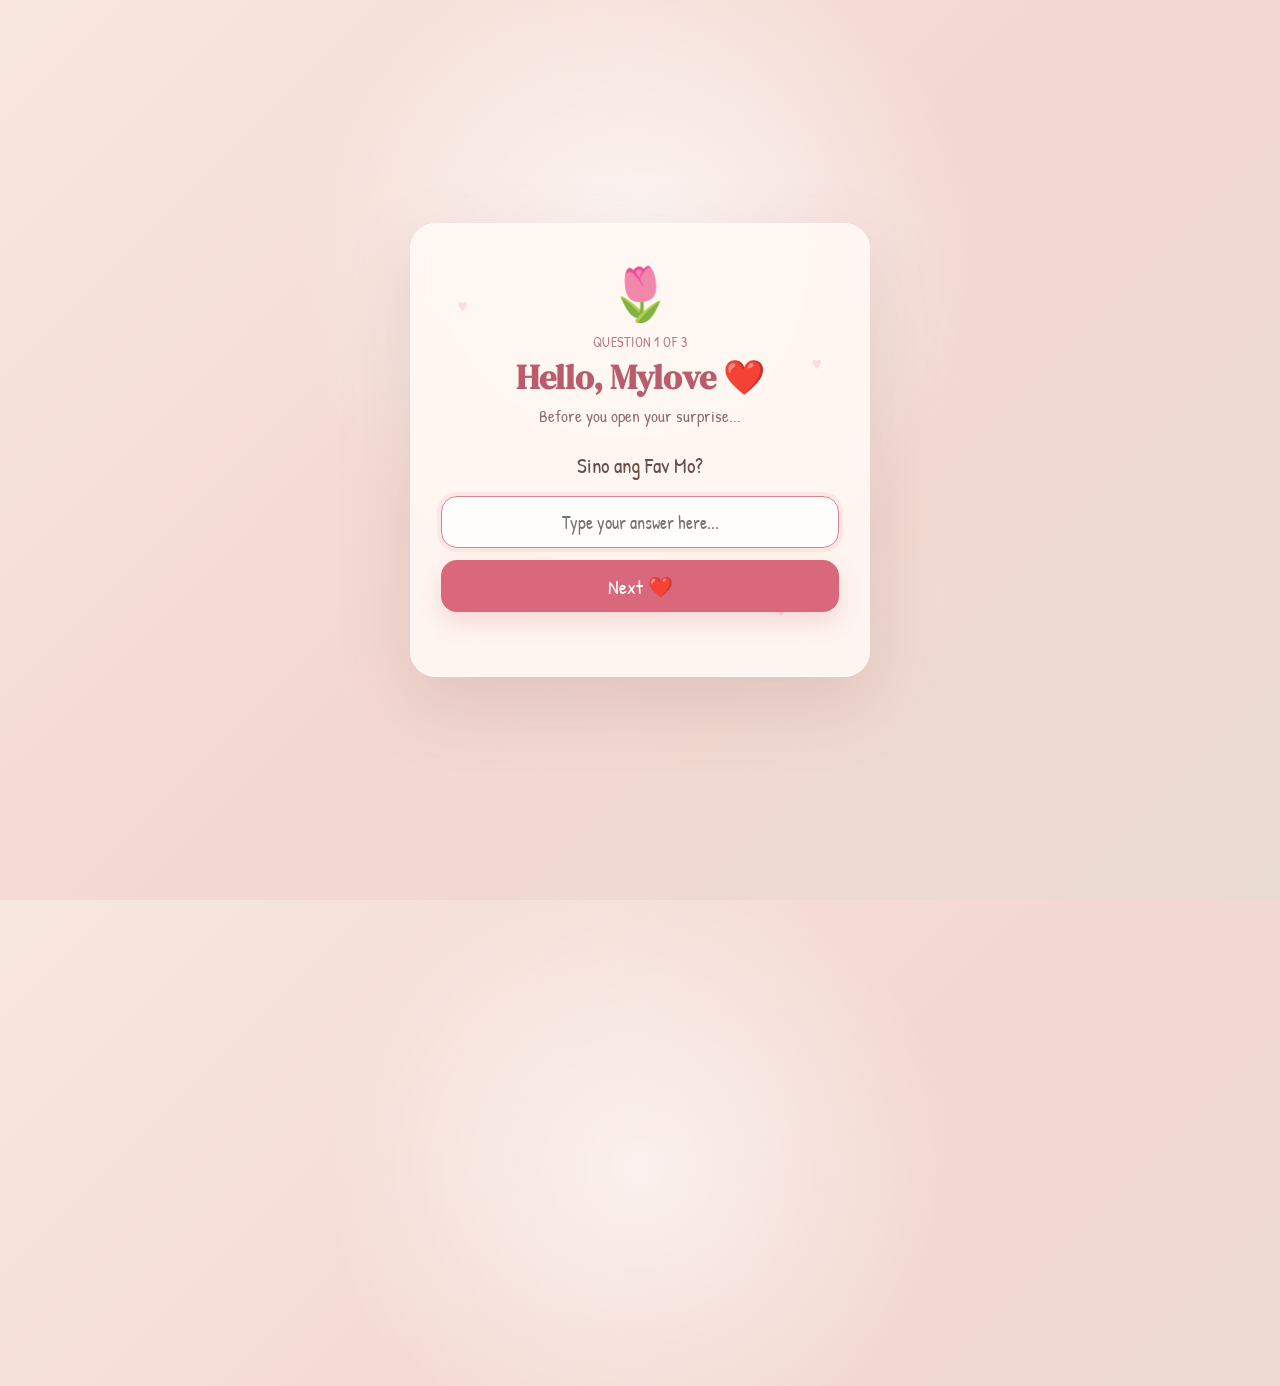
==== commit 793faaed: "add new style" ====
--- a/index.html
+++ b/index.html
@@ -69,7 +69,7 @@
         class="question-text"
         id="questionText"
       >
-        What do I call you?
+        
       </p>
 
       <input
@@ -168,21 +168,21 @@
         <div class="divider"></div>
 
 
-        <p>
-
-          Mylove,<br>
-
-          Happy birthday and monthsary, Mylove 🎉🎂<br><br>
-          I so happy and grateful to have you in my life. I know that we have our ups and downs, but I wanna say 
-          thank you for accepting me for who I am.❤️<br><br>
-
-          as you can see, I made this for you, and i found this photo of us nung nasa manila ka pa nag-aaral.
-          I miss that day we see each other everyday kahit saglit <br><br>
-
-          anyways, I just wanna say that I love you so much, and I hope you like this kahit medyo simple haha.
-          HAPPY BIRTHDAY AND MONTHSARY Mylove ❤️<br><br>
-
-        </p>
+<p>
+
+  Mylove,<br><br>
+
+  It’s your birthday, mylove! I wish you a successful life and career. I know you’ve been worrying about your bar exam, but don’t worry, mylove. I know—and you know—that you’re going to pass it. I believe in you so much because you’re a vvvvery smart person, and I know how hard you’ve worked for this. No matter what happens, I’ll always be here by your side, and I will never leave you.<br><br>
+
+  And since today is not only your birthday but also our monthsary, I hope we can enjoy this day, forget all the problems for a while, and just be happy together. I hope you’ll like my gifts, kahit alam mo na haha.<br><br>
+
+  I also made this coded letter with a little quiz haha. Yung mga music na nilagay ko, I just really miss them, kaya isinama ko. May memories din kasi sila for me, especially whenever I play them. Parang bawat song may sariling memory na bumabalik.<br><br>
+
+  Anyway, I just want to say that I love you so much, mylove. I’m really glad that you came into my life because you’ve changed me in so many ways. You’ve helped me grow and become a better version of myself. Wow haha.<br><br>
+
+  Ayun lang, mylove. Happy birthday and happy monthsary to us! I hope you enjoy your day, and I hope you always remember how much I love and appreciate you. I’m always here for you.<br><br>
+
+</p>
 
 
         <p class="signature">
@@ -423,6 +423,47 @@
 
     </div>
 
+<!-- loading -->
+
+<div class="loading-screen" id="loadingScreen">
+  <div class="loading-content">
+
+    <div
+      class="tenor-gif-embed"
+      data-postid="10139939915406395307"
+      data-share-method="host"
+      data-aspect-ratio="1"
+      data-width="100%"
+    >
+      <a href="https://tenor.com/view/peach-goma-gif-10139939915406395307">
+        Peach Goma Sticker
+      </a>
+    </div>
+
+    <h2>Preparing your love letter...</h2>
+
+    <div class="loading-bar">
+      <div
+        class="loading-progress"
+        id="loadingProgress"
+      ></div>
+    </div>
+
+    <span
+      class="loading-percent"
+      id="loadingPercent"
+    >0%</span>
+
+  </div>
+</div>
+
+<script
+  type="text/javascript"
+  async
+  src="https://tenor.com/embed.js"
+></script>
+
+
 
     <!-- =================================================
          HINT
--- a/style.css
+++ b/style.css
@@ -265,60 +265,66 @@
        LETTER
     ====================================================== */
 
-    .letter {
-      position: absolute;
-
-      width: 320px;
-
-      min-height: 500px;
-      height: auto;
-
-      left: 30px;
-
-      /*
-        Start inside folder.
-      */
-      top: 245px;
-
-      padding:
-        32px 28px 36px;
-
-      background:
-        linear-gradient(
-          to bottom,
-          #fffdf7,
-          #fff8ed
-        );
-
-      border-radius:
-        10px 10px 4px 4px;
-
-      box-shadow:
-        0 15px 35px
-        rgba(90,60,50,0.16);
-
-      z-index: 1;
-
-      transform:
-        translateY(0);
-
-      transition:
-        transform
-        1.6s
-        cubic-bezier(
-          0.22,
-          1,
-          0.36,
-          1
-        );
-
-      overflow:
-        visible;
-
-      will-change:
-        transform;
-    }
-
+.letter {
+  position: absolute;
+
+  width: 320px;
+  height: 500px;
+  min-height: 0;
+
+  left: 30px;
+  top: 245px;
+
+  padding: 32px 28px 36px;
+
+  background:
+    linear-gradient(
+      to bottom,
+      #fffdf7,
+      #fff8ed
+    );
+
+  border-radius:
+    10px 10px 4px 4px;
+
+  box-shadow:
+    0 15px 35px
+    rgba(90,60,50,0.16);
+
+  z-index: 1;
+
+  transform: translateY(0);
+
+  transition:
+    transform 1.6s
+    cubic-bezier(
+      0.22,
+      1,
+      0.36,
+      1
+    );
+
+  overflow-y: auto;
+  overflow-x: hidden;
+
+  scrollbar-width: none;
+  -ms-overflow-style: none;
+
+  pointer-events: auto;
+
+  will-change: transform;
+
+  overscroll-behavior: contain;
+  touch-action: pan-y;
+}
+
+.letter::-webkit-scrollbar {
+  display: none;
+}
+
+.scene.open .letter {
+  transform: translateY(-540px);
+}
 
     /* =====================================================
        LETTER TITLE
@@ -1980,7 +1986,11 @@
           0.36,
           1
         );
-    }
+      backface-visibility: hidden;
+      -webkit-backface-visibility: hidden;
+    transform: translateZ(0);
+}
+    
 
     @keyframes questionCardIn {
       from {
@@ -2300,3 +2310,128 @@
       }
     }
 
+/* loading */
+
+.loading-screen {
+  position: fixed;
+  inset: 0;
+
+  display: flex;
+  align-items: center;
+  justify-content: center;
+
+  background:
+    radial-gradient(
+      circle at 50% 30%,
+      rgba(255,255,255,0.78),
+      transparent 38%
+    ),
+    linear-gradient(
+      135deg,
+      #f8e7df,
+      #f3d8d1,
+      #eadbd0
+    );
+
+  z-index: 2000;
+
+  opacity: 0;
+  visibility: hidden;
+  pointer-events: none;
+
+  transition:
+    opacity 0.6s ease,
+    visibility 0.6s ease;
+}
+
+.loading-screen.show {
+  opacity: 1;
+  visibility: visible;
+  pointer-events: auto;
+}
+
+.loading-content {
+  width: 460px;
+  max-width: 90vw;
+
+  padding: 38px 40px 30px;
+
+  text-align: center;
+
+  background: rgba(255,248,242,0.96);
+
+  border: 1px solid rgba(255,255,255,0.75);
+
+  border-radius: 26px;
+
+  box-shadow:
+    0 28px 70px
+    rgba(150,100,100,0.18);
+
+  backdrop-filter: blur(14px);
+  -webkit-backdrop-filter: blur(14px);
+}
+
+.tenor-gif-embed {
+  width: 130px !important;
+  margin: 0 auto 18px;
+}
+
+.loading-content h2 {
+  margin: 0 0 25px;
+
+  font-family:
+    "DM Serif Display",
+    serif;
+
+  font-size: 28px;
+
+  color: #b95d6d;
+}
+
+.loading-bar {
+  width: 100%;
+  height: 8px;
+
+  overflow: hidden;
+
+  border-radius: 20px;
+
+  background:
+    rgba(150,105,105,0.15);
+}
+
+.loading-progress {
+  width: 0%;
+  height: 100%;
+
+  border-radius: 20px;
+
+  background: #d9687d;
+
+  transition:
+    width 0.08s linear;
+}
+
+.loading-percent {
+  display: block;
+
+  margin-top: 10px;
+
+  font-size: 15px;
+
+  color: #a8787d;
+}
+
+.scene.loading {
+  visibility: hidden;
+  opacity: 0;
+  pointer-events: none;
+}
+
+/* Prevent the question card from flashing/glitching */
+.question-card {
+  backface-visibility: hidden;
+  -webkit-backface-visibility: hidden;
+  transform: translateZ(0);
+}
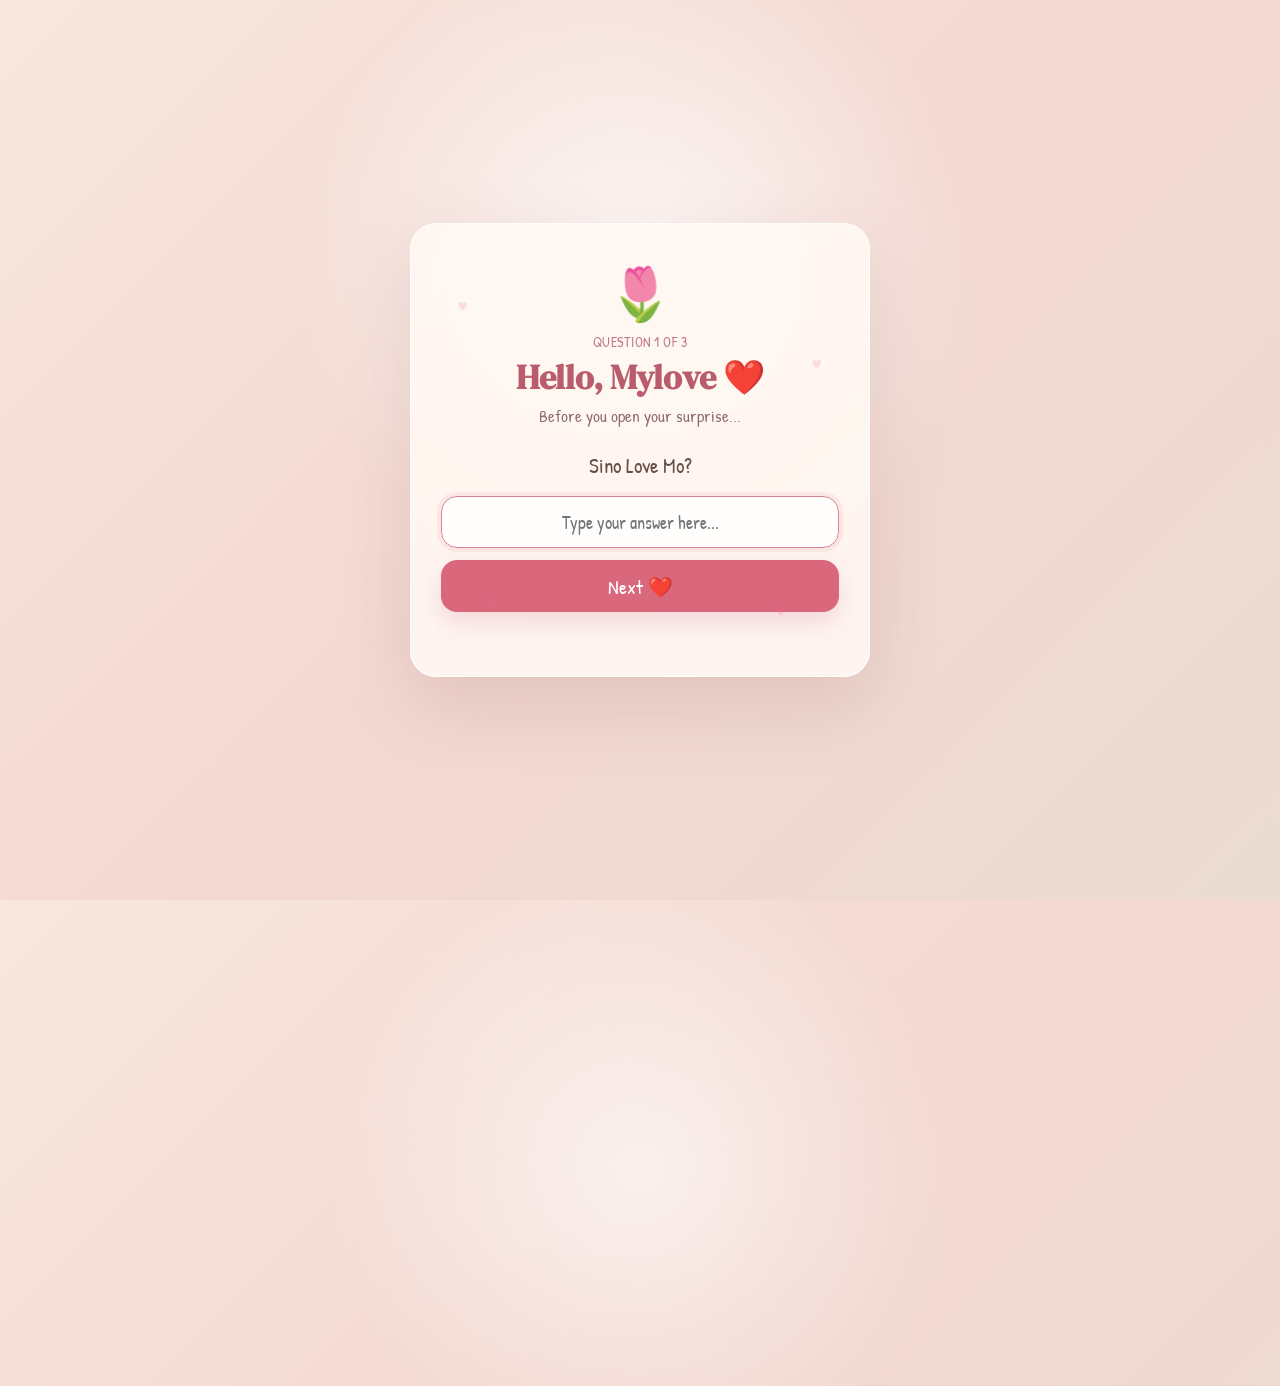
==== commit 8fe39ce2: "fix the footer" ====
--- a/index.html
+++ b/index.html
@@ -475,7 +475,7 @@
 
   </div>
 <footer class="footer">
-    <p>Made with by Mylo ❤️</p>
+    <p>Made by Mylo ❤️</p>
   </footer>
 
 </body>
--- a/style.css
+++ b/style.css
@@ -11,11 +11,12 @@
       width: 100%;
       height: 100%;
       margin: 0;
+      
     }
 
     body {
       overflow: hidden;
-
+      cursor: url("assets/image/cursor.cur"), auto;
       display: flex;
       justify-content: center;
       align-items: center;
@@ -37,7 +38,11 @@
           #eadbd0
         );
     }
-
+    button,
+    a,
+    .scene {
+      cursor: url("assets/image/cursor.cur"), pointer !important;
+    }
 
     /* =====================================================
        HEARTS
@@ -2320,18 +2325,7 @@
   align-items: center;
   justify-content: center;
 
-  background:
-    radial-gradient(
-      circle at 50% 30%,
-      rgba(255,255,255,0.78),
-      transparent 38%
-    ),
-    linear-gradient(
-      135deg,
-      #f8e7df,
-      #f3d8d1,
-      #eadbd0
-    );
+
 
   z-index: 2000;
 
@@ -2358,9 +2352,9 @@
 
   text-align: center;
 
-  background: rgba(255,248,242,0.96);
-
-  border: 1px solid rgba(255,255,255,0.75);
+  background: #ffffff;
+
+  border: 1px solid rgba(255, 227, 227, 0.75);
 
   border-radius: 26px;
 
